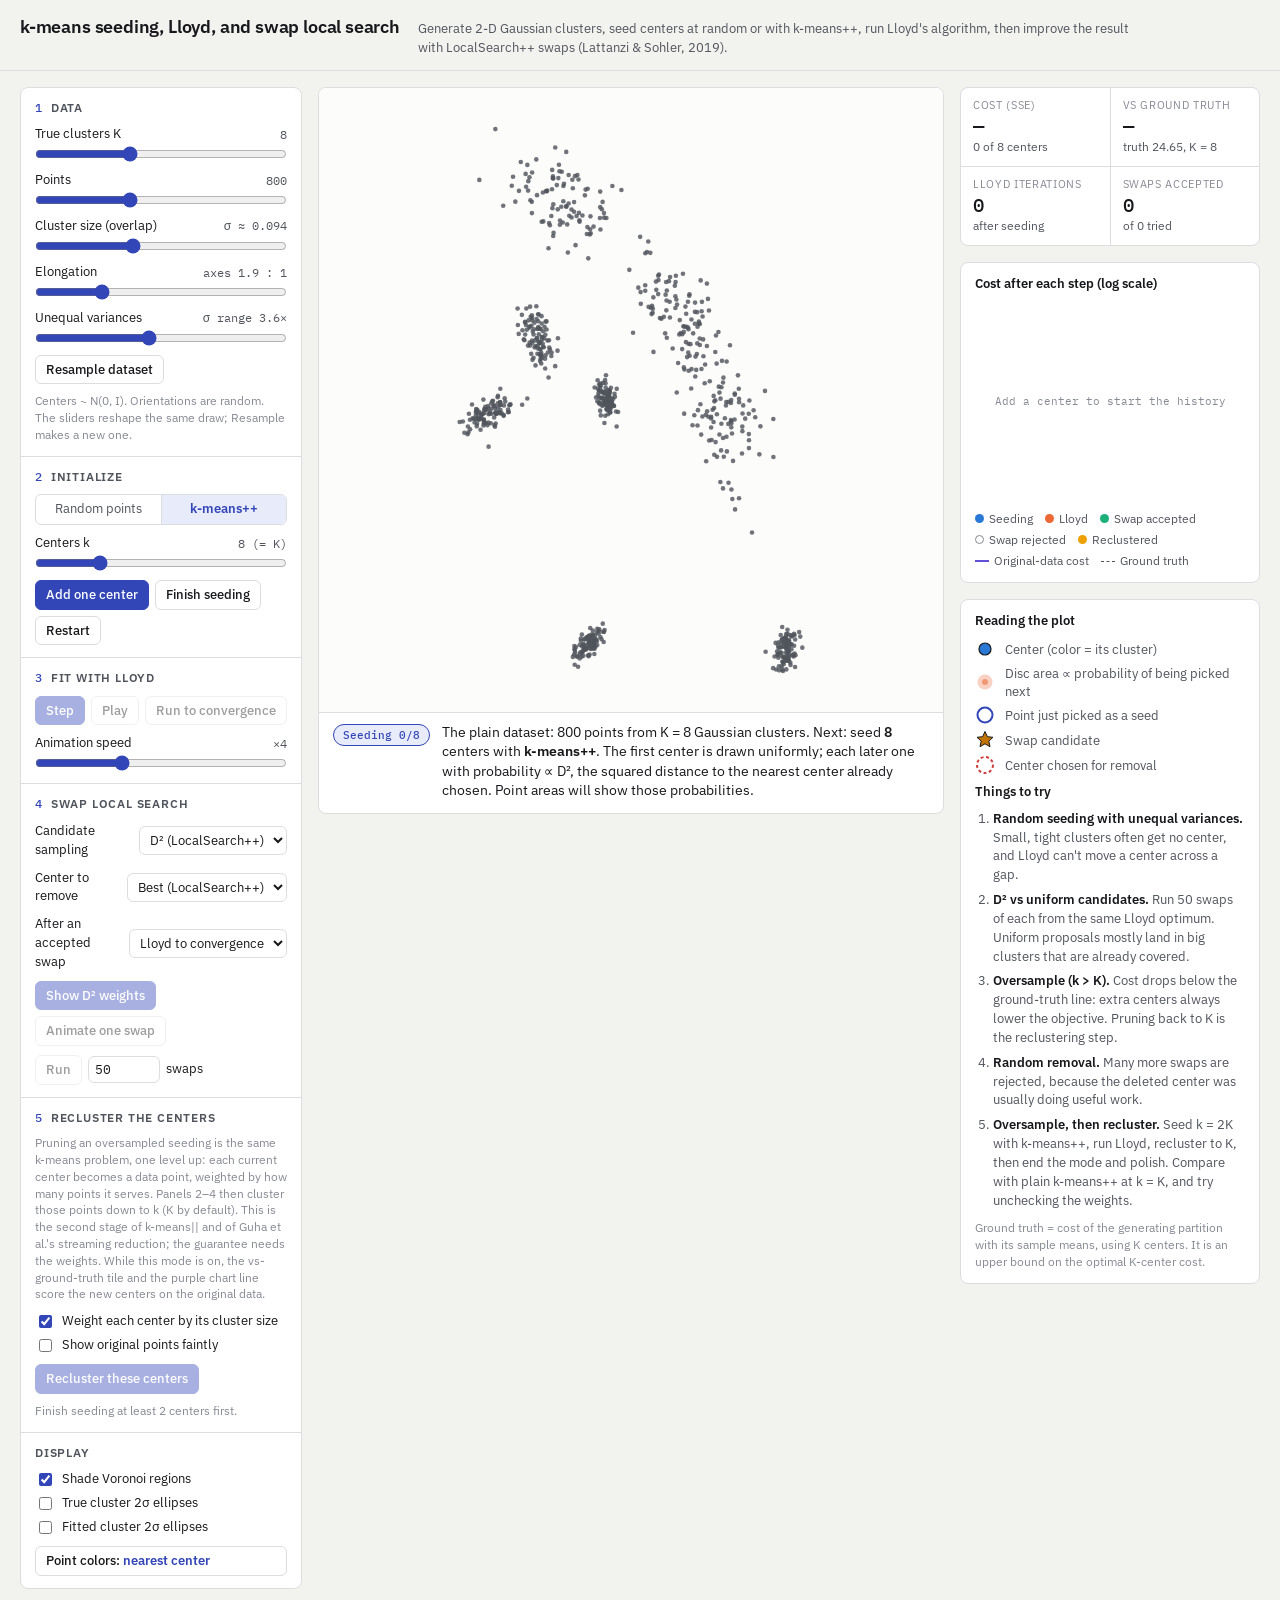
==== demos/k-means.html @ 2c658fc4 "Add Lecture 22 slides and k-means demo" ====
<!DOCTYPE html>
<html lang="en">
<head>
<meta charset="utf-8">
<meta name="viewport" content="width=device-width, initial-scale=1">
<title>k-means Seeding and Swaps</title>
<link rel="preconnect" href="https://fonts.googleapis.com">
<link rel="preconnect" href="https://fonts.gstatic.com" crossorigin>
<link href="https://fonts.googleapis.com/css2?family=IBM+Plex+Mono:wght@400;500;600&family=IBM+Plex+Sans:wght@400;500;600&display=swap" rel="stylesheet">
<style>
:root{
  /* Layout: controls rail | plot with status line | readouts rail. Two columns under 1180px, one under 760px. */
  --bg:#f2f2ef;
  --panel:#ffffff;
  --plot:#fcfcfb;
  --ink:#16181b;
  --ink-2:#50545c;
  --muted:#868a93;
  --line:#dcdde1;
  --accent:#3346b8;
  --accent-ink:#ffffff;
  --accent-soft:#e8ebfa;
  --hl:#c27400;
  --rm:#d03b3b;
  --c1:#2a78d6; --c2:#eb6834; --c3:#1baf7a; --c4:#eda100;
  --c5:#e87ba4; --c6:#008300; --c7:#6250d6; --c8:#e34948;
  --font-body:"IBM Plex Sans",system-ui,-apple-system,"Segoe UI",sans-serif;
  --font-mono:"IBM Plex Mono",ui-monospace,SFMono-Regular,Menlo,monospace;
  color-scheme:light;
}
@media (prefers-color-scheme:dark){
  :root:not([data-theme="light"]){
    --bg:#111213; --panel:#1a1b1d; --plot:#161718; --ink:#ededea; --ink-2:#b8bac0;
    --muted:#80838a; --line:#2d2f34; --accent:#8e9bff; --accent-ink:#111213; --accent-soft:#232848;
    --hl:#f2b134; --rm:#e66767;
    --c1:#3987e5; --c2:#d95926; --c3:#199e70; --c4:#c98500;
    --c5:#d55181; --c6:#0ca30c; --c7:#9085e9; --c8:#e66767;
    color-scheme:dark;
  }
}
:root[data-theme="dark"]{
  --bg:#111213; --panel:#1a1b1d; --plot:#161718; --ink:#ededea; --ink-2:#b8bac0;
  --muted:#80838a; --line:#2d2f34; --accent:#8e9bff; --accent-ink:#111213; --accent-soft:#232848;
  --hl:#f2b134; --rm:#e66767;
  --c1:#3987e5; --c2:#d95926; --c3:#199e70; --c4:#c98500;
  --c5:#d55181; --c6:#0ca30c; --c7:#9085e9; --c8:#e66767;
  color-scheme:dark;
}
*{box-sizing:border-box}
html,body{margin:0;min-height:100%}
body{background:var(--bg);color:var(--ink);font:14px/1.45 var(--font-body)}
header{display:flex;align-items:baseline;gap:6px 18px;flex-wrap:wrap;padding:14px 20px 12px;border-bottom:1px solid var(--line)}
h1{font-size:18px;margin:0;font-weight:600;letter-spacing:-0.01em;text-wrap:balance}
header p{margin:0;color:var(--ink-2);font-size:13px;max-width:90ch}
.app{display:grid;grid-template-columns:282px minmax(0,1fr) 300px;gap:16px;padding:16px 20px 28px;align-items:start}
@media (max-width:1180px){
  .app{grid-template-columns:276px minmax(0,1fr)}
  .readouts{grid-column:1 / -1;display:grid !important;grid-template-columns:repeat(auto-fit,minmax(280px,1fr))}
}
@media (max-width:760px){.app{grid-template-columns:1fr;padding:12px 16px 24px}}
.panel{background:var(--panel);border:1px solid var(--line);border-radius:8px}
.controls section{padding:12px 14px;border-bottom:1px solid var(--line);display:flex;flex-direction:column;gap:9px}
.controls section:last-child{border-bottom:0}
h2{font-size:11.5px;text-transform:uppercase;letter-spacing:.07em;margin:0;color:var(--ink-2);font-weight:600;display:flex;gap:8px;align-items:baseline}
h2 .num{font-family:var(--font-mono);color:var(--accent);font-weight:500}
.hint{font-size:12px;color:var(--muted);margin:0;line-height:1.4}
.row{display:grid;grid-template-columns:1fr auto;gap:0 8px;align-items:center}
.row label{font-size:13px}
.row output{font:12px var(--font-mono);color:var(--ink-2);font-variant-numeric:tabular-nums}
.row input[type=range]{grid-column:1 / -1;width:100%;margin:2px 0 0;accent-color:var(--accent)}
.btns{display:flex;flex-wrap:wrap;gap:6px}
button{font:500 13px var(--font-body);padding:6px 10px;border-radius:6px;border:1px solid var(--line);background:var(--panel);color:var(--ink);cursor:pointer;line-height:1.2}
button:hover:not(:disabled){border-color:var(--ink-2)}
button.primary{background:var(--accent);color:var(--accent-ink);border-color:var(--accent)}
button.primary:hover:not(:disabled){filter:brightness(1.08);border-color:var(--accent)}
button:disabled{opacity:.42;cursor:not-allowed}
:focus-visible{outline:2px solid var(--accent);outline-offset:2px}
.seg{display:flex;border:1px solid var(--line);border-radius:6px;overflow:hidden}
.seg input{position:absolute;opacity:0;pointer-events:none}
.seg label{flex:1;text-align:center;font-size:13px;padding:5px 8px;cursor:pointer;color:var(--ink-2)}
.seg label + input + label,.seg input + label ~ label{border-left:1px solid var(--line)}
.seg input:checked + label{background:var(--accent-soft);color:var(--accent);font-weight:600}
.seg input:focus-visible + label{outline:2px solid var(--accent);outline-offset:-2px}
.field{display:grid;grid-template-columns:1fr minmax(0,auto);gap:8px;align-items:center;font-size:13px}
select,input[type=number]{font:13px var(--font-body);padding:4px 6px;border:1px solid var(--line);border-radius:6px;background:var(--panel);color:var(--ink);max-width:100%}
input[type=number]{width:72px;font-family:var(--font-mono)}
.inline{display:flex;gap:6px;align-items:center;flex-wrap:wrap;font-size:13px}
.checks{display:flex;flex-direction:column;gap:5px}
.checks label{display:flex;gap:7px;align-items:center;font-size:13px}
.checks input{accent-color:var(--accent)}
.stage{overflow:hidden}
#plotWrap{position:relative;width:100%}
#plot{display:block;width:100%;background:var(--plot)}
.status{display:flex;gap:12px;align-items:flex-start;padding:10px 14px 12px;border-top:1px solid var(--line);min-height:70px}
.pill{font:500 11px var(--font-mono);padding:3px 9px;border-radius:999px;white-space:nowrap;background:var(--accent-soft);color:var(--accent);border:1px solid var(--accent);margin-top:1px}
#msg{margin:0;font-size:13.5px;max-width:78ch}
#msg b{font-weight:600}
#msg .num{font-family:var(--font-mono);font-variant-numeric:tabular-nums}
.readouts{display:flex;flex-direction:column;gap:16px}
.stats{display:grid;grid-template-columns:1fr 1fr;gap:1px;background:var(--line);overflow:hidden}
.stat{background:var(--panel);padding:10px 12px;min-width:0}
.stat .k{font-size:11px;color:var(--muted);text-transform:uppercase;letter-spacing:.06em}
.stat .v{font:500 19px/1.3 var(--font-mono);font-variant-numeric:tabular-nums}
.stat .s{font-size:12px;color:var(--ink-2)}
.chart-card{padding:12px 14px;display:flex;flex-direction:column;gap:8px}
.chart-card h3,.notes h3{margin:0;font-size:13px;font-weight:600}
#chartWrap{position:relative;width:100%}
#costChart{display:block;width:100%}
.legend{display:flex;flex-wrap:wrap;gap:4px 12px;font-size:12px;color:var(--ink-2)}
.legend span{display:inline-flex;align-items:center;gap:5px}
.legend i{display:inline-block;width:9px;height:9px;border-radius:50%}
.legend i.dash{width:14px;height:0;border-radius:0;border-top:1.5px dashed var(--ink-2)}
.legend i.line{width:14px;height:0;border-radius:0;border-top:2px solid}
.legend i.hollow{border:1.5px solid var(--muted);background:transparent}
#tip{position:absolute;pointer-events:none;background:var(--panel);border:1px solid var(--line);border-radius:6px;padding:5px 8px;font-size:12px;box-shadow:0 2px 8px rgba(0,0,0,.12);white-space:nowrap;display:none;z-index:2}
#tip .num{font-family:var(--font-mono)}
.notes{padding:12px 14px;font-size:13px;display:flex;flex-direction:column;gap:8px}
.glyphs{display:grid;grid-template-columns:22px 1fr;gap:5px 8px;align-items:center;font-size:12.5px;color:var(--ink-2)}
.notes ol{margin:0;padding-left:18px;display:flex;flex-direction:column;gap:6px;color:var(--ink-2)}
.notes ol b{color:var(--ink);font-weight:600}
#dataSec{position:relative}
#dataSec.locked > *{opacity:.38}
#dataSec.locked::after{content:attr(data-lock);position:absolute;left:12px;right:12px;top:50%;transform:translateY(-50%);padding:10px 12px;border-radius:6px;background:var(--panel);border:1.5px solid var(--accent);color:var(--ink);font-size:13px;font-weight:500;line-height:1.4;text-align:center;box-shadow:0 2px 10px rgba(0,0,0,.12);pointer-events:none}
#nestSec.active{background:var(--accent-soft)}
button.toggle{width:100%;text-align:left}
button.toggle b{font-weight:600;color:var(--accent)}
.foot{font-size:12px;color:var(--muted);margin:0}
@media (prefers-reduced-motion:reduce){*{scroll-behavior:auto}}
</style>
</head>
<body>
<header>
  <h1>k-means seeding, Lloyd, and swap local search</h1>
  <p>Generate 2-D Gaussian clusters, seed centers at random or with k-means++, run Lloyd's algorithm, then improve the result with LocalSearch++ swaps (Lattanzi &amp; Sohler, 2019).</p>
</header>

<main class="app">
  <!-- Controls -->
  <aside class="controls panel" aria-label="Controls">
    <section id="dataSec" data-lock="Locked while reclustering. To change the data, end nested mode with the button in panel 5.">
      <h2><span class="num">1</span>Data</h2>
      <div class="row"><label for="K">True clusters K</label><output id="K_o" for="K"></output>
        <input type="range" id="K" min="1" max="20" step="1" value="8"></div>
      <div class="row"><label for="N">Points</label><output id="N_o" for="N"></output>
        <input type="range" id="N" min="100" max="2000" step="50" value="800"></div>
      <div class="row"><label for="scale">Cluster size (overlap)</label><output id="scale_o" for="scale"></output>
        <input type="range" id="scale" min="0" max="100" step="1" value="38"></div>
      <div class="row"><label for="elong">Elongation</label><output id="elong_o" for="elong"></output>
        <input type="range" id="elong" min="0" max="100" step="1" value="25"></div>
      <div class="row"><label for="uneven">Unequal variances</label><output id="uneven_o" for="uneven"></output>
        <input type="range" id="uneven" min="0" max="100" step="1" value="45"></div>
      <div class="btns"><button id="resample">Resample dataset</button></div>
      <p class="hint">Centers ~ N(0, I). Orientations are random. The sliders reshape the same draw; Resample makes a new one.</p>
    </section>

    <section>
      <h2><span class="num">2</span>Initialize</h2>
      <div class="seg" role="radiogroup" aria-label="Seeding method">
        <input type="radio" name="method" id="m_random" value="random"><label for="m_random">Random points</label>
        <input type="radio" name="method" id="m_kpp" value="kpp" checked><label for="m_kpp">k-means++</label>
      </div>
      <div class="row"><label for="k">Centers k</label><output id="k_o" for="k"></output>
        <input type="range" id="k" min="1" max="30" step="1" value="8"></div>
      <div class="btns">
        <button id="seedOne" class="primary">Add one center</button>
        <button id="seedAll">Finish seeding</button>
        <button id="seedReset">Restart</button>
      </div>
    </section>

    <section>
      <h2><span class="num">3</span>Fit with Lloyd</h2>
      <div class="btns">
        <button id="lloydStep" class="primary">Step</button>
        <button id="lloydPlay">Play</button>
        <button id="lloydRun">Run to convergence</button>
      </div>
      <div class="row"><label for="speed">Animation speed</label><output id="speed_o" for="speed"></output>
        <input type="range" id="speed" min="1" max="10" step="1" value="4"></div>
    </section>

    <section>
      <h2><span class="num">4</span>Swap local search</h2>
      <div class="field"><label for="candidate">Candidate sampling</label>
        <select id="candidate"><option value="d2">D² (LocalSearch++)</option><option value="uniform">Uniform point</option></select></div>
      <div class="field"><label for="removal">Center to remove</label>
        <select id="removal"><option value="best">Best (LocalSearch++)</option><option value="random">Random</option></select></div>
      <div class="field"><label for="polish">After an accepted swap</label>
        <select id="polish"><option value="converge">Lloyd to convergence</option><option value="one">One Lloyd step</option><option value="none">Nothing (pure LS++)</option></select></div>
      <div class="btns">
        <button id="swapStage" class="primary">Show D² weights</button>
        <button id="swapOne">Animate one swap</button>
      </div>
      <div class="inline"><button id="swapRun">Run</button><input type="number" id="swapN" min="1" max="10000" value="50" aria-label="Number of swaps"><label for="swapN">swaps</label></div>
    </section>

    <section id="nestSec">
      <h2><span class="num">5</span>Recluster the centers</h2>
      <p class="hint">Pruning an oversampled seeding is the same k-means problem, one level up: each current center becomes a data point, weighted by how many points it serves. Panels 2–4 then cluster those points down to k (K by default). This is the second stage of k-means|| and of Guha et al.'s streaming reduction; the guarantee needs the weights. While this mode is on, the vs-ground-truth tile and the purple chart line score the new centers on the original data.</p>
      <div class="checks">
        <label><input type="checkbox" id="weighted" checked> Weight each center by its cluster size</label>
        <label><input type="checkbox" id="showOrig"> Show original points faintly</label>
      </div>
      <div class="btns"><button id="nestBtn" class="primary">Recluster these centers</button></div>
      <p class="hint" id="nestHint"></p>
    </section>

    <section>
      <h2>Display</h2>
      <div class="checks">
        <label><input type="checkbox" id="voronoi" checked> Shade Voronoi regions</label>
        <label><input type="checkbox" id="ellipses"> True cluster 2σ ellipses</label>
        <label><input type="checkbox" id="fitEllipses"> Fitted cluster 2σ ellipses</label>
      </div>
      <div class="btns"><button id="colorBy" class="toggle" aria-pressed="false">Point colors: <b>nearest center</b></button></div>
    </section>
  </aside>

  <!-- Plot -->
  <div class="stage panel">
    <div id="plotWrap"><canvas id="plot" aria-label="Scatter plot of the data and the current centers"></canvas></div>
    <div class="status" aria-live="polite"><span class="pill" id="phase">Seeding</span><p id="msg"></p></div>
  </div>

  <!-- Readouts -->
  <aside class="readouts" aria-label="Readouts">
    <div class="stats panel">
      <div class="stat"><div class="k" id="st_cost_k">Cost (SSE)</div><div class="v" id="st_cost">—</div><div class="s" id="st_cost_s">&nbsp;</div></div>
      <div class="stat"><div class="k">vs ground truth</div><div class="v" id="st_ratio">—</div><div class="s" id="st_ratio_s">&nbsp;</div></div>
      <div class="stat"><div class="k">Lloyd iterations</div><div class="v" id="st_lloyd">0</div><div class="s" id="st_lloyd_s">&nbsp;</div></div>
      <div class="stat"><div class="k">Swaps accepted</div><div class="v" id="st_swaps">0</div><div class="s" id="st_swaps_s">of 0 tried</div></div>
    </div>

    <div class="chart-card panel">
      <h3>Cost after each step (log scale)</h3>
      <div id="chartWrap"><canvas id="costChart" aria-label="Cost history chart"></canvas><div id="tip"></div></div>
      <div class="legend">
        <span><i style="background:var(--c1)"></i>Seeding</span>
        <span><i style="background:var(--c2)"></i>Lloyd</span>
        <span><i style="background:var(--c3)"></i>Swap accepted</span>
        <span><i class="hollow"></i>Swap rejected</span>
        <span><i style="background:var(--c4)"></i>Reclustered</span>
        <span id="lgOrig" hidden><i class="line" style="border-color:var(--c7)"></i>Original-data cost</span>
        <span><i class="dash"></i>Ground truth</span>
      </div>
    </div>

    <div class="notes panel">
      <h3>Reading the plot</h3>
      <div class="glyphs">
        <svg width="20" height="20" viewBox="0 0 20 20" aria-hidden="true"><circle cx="10" cy="10" r="8" fill="var(--plot)"/><circle cx="10" cy="10" r="6" fill="var(--c1)" stroke="var(--ink)" stroke-width="1.2"/></svg><span>Center (color = its cluster)</span>
        <svg width="20" height="20" viewBox="0 0 20 20" aria-hidden="true"><circle cx="10" cy="10" r="3" fill="var(--c2)" opacity=".55"/><circle cx="10" cy="10" r="7.5" fill="var(--c2)" opacity=".3"/></svg><span>Disc area ∝ probability of being picked next</span>
        <svg width="20" height="20" viewBox="0 0 20 20" aria-hidden="true"><circle cx="10" cy="10" r="7.5" fill="none" stroke="var(--accent)" stroke-width="2"/></svg><span>Point just picked as a seed</span>
        <svg width="20" height="20" viewBox="0 0 20 20" aria-hidden="true"><path d="M10 1.5l2.4 5.2 5.6.6-4.2 3.8 1.2 5.6-5-2.9-5 2.9 1.2-5.6L2 7.3l5.6-.6z" fill="var(--hl)" stroke="var(--ink)" stroke-width="1"/></svg><span>Swap candidate</span>
        <svg width="20" height="20" viewBox="0 0 20 20" aria-hidden="true"><circle cx="10" cy="10" r="8" fill="none" stroke="var(--rm)" stroke-width="2" stroke-dasharray="3 2.5"/></svg><span>Center chosen for removal</span>
      </div>
      <h3>Things to try</h3>
      <ol>
        <li><b>Random seeding with unequal variances.</b> Small, tight clusters often get no center, and Lloyd can't move a center across a gap.</li>
        <li><b>D² vs uniform candidates.</b> Run 50 swaps of each from the same Lloyd optimum. Uniform proposals mostly land in big clusters that are already covered.</li>
        <li><b>Oversample (k &gt; K).</b> Cost drops below the ground-truth line: extra centers always lower the objective. Pruning back to K is the reclustering step.</li>
        <li><b>Random removal.</b> Many more swaps are rejected, because the deleted center was usually doing useful work.</li>
        <li><b>Oversample, then recluster.</b> Seed k = 2K with k-means++, run Lloyd, recluster to K, then end the mode and polish. Compare with plain k-means++ at k = K, and try unchecking the weights.</li>
      </ol>
      <p class="foot">Ground truth = cost of the generating partition with its sample means, using K centers. It is an upper bound on the optimal K-center cost.</p>
    </div>
  </aside>
</main>

<script>
(() => {
'use strict';
const $ = id => document.getElementById(id);
const clamp = (v, a, b) => Math.max(a, Math.min(b, v));

/* ---------- Random numbers ---------- */
function mulberry32(a){ return function(){ a |= 0; a = a + 0x6D2B79F5 | 0; let t = Math.imul(a ^ a >>> 15, 1 | a); t = t + Math.imul(t ^ t >>> 7, 61 | t) ^ t; return ((t ^ t >>> 14) >>> 0) / 4294967296; }; }
function gaussFrom(rand){ let spare = null; return () => { if (spare !== null){ const s = spare; spare = null; return s; } let u, v, s; do { u = rand()*2-1; v = rand()*2-1; s = u*u+v*v; } while (s >= 1 || s === 0); const m = Math.sqrt(-2*Math.log(s)/s); spare = v*m; return u*m; }; }
const newSeed = () => (Math.floor(Math.random()*4294967296) ^ (Date.now() & 0xffffffff)) >>> 0;
let algoRand = mulberry32(newSeed());

/* ---------- Parameters ---------- */
const P = { K:8, N:800, scaleV:38, elongV:25, unevenV:45, method:'kpp', kOffset:0, kOffsetN:0,
  candidate:'d2', removal:'best', polish:'converge', speed:4, voronoi:true, ellipses:false, fitEllipses:false,
  colorBy:'assign', weighted:true, showOrig:false };
const scaleOf = v => 0.03 * Math.pow(20, v/100);          // cluster std, 0.03 .. 0.6
const kOf = () => D.isNested ? clamp(P.K + P.kOffsetN, 1, D.N) : clamp(P.K + P.kOffset, 1, 30);

/* ---------- Data ---------- */
// D is the active problem. Douter is the generated dataset; in nested mode D holds the outer centers as weighted points.
const Douter = { lat:null, X:null, w:null, N:0, label:null, clusters:[], truthCost:NaN, sigRatio:1, aspect:1, bx0:-1, bx1:1, by0:-1, by1:1, isNested:false };
let D = Douter, Mouter = null;
let dataSeed = newSeed();

function genLatent(){
  const r = mulberry32(dataSeed), g = gaussFrom(r);
  const K = P.K, N = P.N, mu = [], th = [], u = [];
  for (let k = 0; k < K; k++){ mu.push([g(), g()]); th.push(r()*Math.PI); u.push(r()*2-1); }
  const label = new Int32Array(N), z1 = new Float64Array(N), z2 = new Float64Array(N);
  for (let i = 0; i < N; i++){ label[i] = i % K; z1[i] = g(); z2[i] = g(); }
  D.lat = { K, N, mu, th, u, label, z1, z2 };
}

function realize(){
  const L = D.lat, K = L.K, N = L.N;
  const s0 = scaleOf(P.scaleV);
  const A = Math.exp((P.elongV/100) * Math.log(12)), sa = Math.sqrt(A);
  const sig = L.u.map(u => s0 * Math.exp((P.unevenV/100) * Math.log(6) * u));
  D.aspect = A; D.sigRatio = Math.max(...sig) / Math.min(...sig);
  D.clusters = L.mu.map((m, k) => ({ mx:m[0], my:m[1], th:L.th[k], s1:sig[k]*sa, s2:sig[k]/sa }));
  const X = new Float64Array(2*N);
  let x0 = Infinity, x1 = -Infinity, y0 = Infinity, y1 = -Infinity;
  for (let i = 0; i < N; i++){
    const c = D.clusters[L.label[i]];
    const a = L.z1[i]*c.s1, b = L.z2[i]*c.s2, cs = Math.cos(c.th), sn = Math.sin(c.th);
    const x = c.mx + cs*a - sn*b, y = c.my + sn*a + cs*b;
    X[2*i] = x; X[2*i+1] = y;
    if (x < x0) x0 = x; if (x > x1) x1 = x; if (y < y0) y0 = y; if (y > y1) y1 = y;
  }
  const span = Math.max(x1-x0, y1-y0, 0.5), pad = 0.05*span;
  D.bx0 = x0-pad; D.bx1 = x1+pad; D.by0 = y0-pad; D.by1 = y1+pad;
  D.X = X; D.N = N; D.label = L.label; D.w = new Float64Array(N).fill(1); D.wsum = N;
  const sx = new Float64Array(K), sy = new Float64Array(K), n = new Float64Array(K);
  for (let i = 0; i < N; i++){ const k = L.label[i]; sx[k] += X[2*i]; sy[k] += X[2*i+1]; n[k]++; }
  let cost = 0;
  for (let i = 0; i < N; i++){ const k = L.label[i]; const dx = X[2*i]-sx[k]/n[k], dy = X[2*i+1]-sy[k]/n[k]; cost += dx*dx+dy*dy; }
  D.truthCost = cost;
}

/* ---------- Model state ---------- */
let M = null;
function resetModel(){
  const N = D.N;
  M = { C:[], k:kOf(), method:P.method, assign:new Int32Array(N).fill(-1),
    d1:new Float64Array(N).fill(Infinity), d2:new Float64Array(N).fill(Infinity), cost:Infinity, origCost:Infinity,
    phase:'seeding', probs:null, chosen:new Uint8Array(N), lastPick:-1,
    lloydIters:0, converged:false, swapsTried:0, swapsAccepted:0, history:[], swap:null, trails:null, msg:'' };
  M.probs = seedProbs();
  const nest = D.isNested
    ? `Nested mode: the ${D.N} points are the previous centers${P.weighted ? ', each with area ∝ its weight (points it served)' : ', all weighted equally'}. `
    : `The plain dataset: ${D.N} points from K = ${P.K} Gaussian clusters. `;
  setMsg(nest + (M.method === 'kpp'
    ? `Next: seed <b>${M.k}</b> centers with <b>k-means++</b>. The first center is drawn ${D.isNested && P.weighted ? '∝ weight' : 'uniformly'}; each later one with probability ∝ ${D.isNested && P.weighted ? 'weight × ' : ''}D², the squared distance to the nearest center already chosen. Point areas will show those probabilities.`
    : `Next: seed <b>${M.k}</b> centers at <b>random points</b>${D.isNested && P.weighted ? ' (drawn ∝ weight)' : ''}. Big clusters tend to collect extra centers, and small ones can get none.`));
}

function origCostOf(C){
  const X = Douter.X, N = Douter.N, k = C.length; if (!k) return Infinity;
  let s = 0;
  for (let i = 0; i < N; i++){ const x = X[2*i], y = X[2*i+1]; let b = Infinity; for (let j = 0; j < k; j++){ const dx = x-C[j][0], dy = y-C[j][1], d = dx*dx+dy*dy; if (d < b) b = d; } s += b; }
  return s;
}

function assignAll(){
  const C = M.C, k = C.length, X = D.X, N = D.N, w = D.w;
  let cost = 0;
  for (let i = 0; i < N; i++){
    const x = X[2*i], y = X[2*i+1];
    let b1 = Infinity, b2 = Infinity, j1 = -1;
    for (let j = 0; j < k; j++){
      const dx = x - C[j][0], dy = y - C[j][1], d = dx*dx + dy*dy;
      if (d < b1){ b2 = b1; b1 = d; j1 = j; } else if (d < b2) b2 = d;
    }
    M.assign[i] = j1; M.d1[i] = b1; M.d2[i] = b2; cost += w[i]*b1;
  }
  M.cost = k ? cost : Infinity;
  M.origCost = D.isNested ? origCostOf(C) : M.cost;
}

function pushHist(kind, label){ M.history.push({ kind, cost:M.cost, orig:M.origCost, label }); }
const ratioHTML = () => `<span class="num">${(M.origCost / Douter.truthCost).toFixed(2)}×</span> ground truth${D.isNested ? ' on the original data' : ''}`;

function sampleIdx(p){
  let tot = 0; for (let i = 0; i < p.length; i++) tot += p[i];
  let r = algoRand() * tot;
  for (let i = 0; i < p.length; i++){ r -= p[i]; if (r < 0) return i; }
  for (let i = p.length-1; i >= 0; i--) if (p[i] > 0) return i;
  return p.length-1;
}

/* ---------- Seeding ---------- */
function seedProbs(){
  const N = D.N, w = D.w, p = new Float64Array(N);
  if (M.method === 'random' || M.C.length === 0){
    let s = 0; for (let i = 0; i < N; i++) if (!M.chosen[i]) s += w[i];
    for (let i = 0; i < N; i++) p[i] = M.chosen[i] || !(s > 0) ? 0 : w[i]/s;
    return p;
  }
  let s = 0; for (let i = 0; i < N; i++) s += w[i]*M.d1[i];
  if (!(s > 0)){ p.fill(1/N); return p; }
  for (let i = 0; i < N; i++) p[i] = w[i]*M.d1[i] / s;
  return p;
}

function seedStep(){
  if (M.phase !== 'seeding') return;
  const i = sampleIdx(M.probs);
  M.C.push([D.X[2*i], D.X[2*i+1]]); M.chosen[i] = 1; M.lastPick = i;
  assignAll();
  pushHist('seed', `Seed ${M.C.length}`);
  if (M.C.length >= M.k){
    M.phase = 'ready'; M.probs = null;
    let extra = '';
    if (D.isNested) extra = ` End nested mode in panel 5 to carry these centers back to the original data.`;
    else if (M.k > P.K) extra = ` With k &gt; K the cost can fall below the ground-truth line, because extra centers always lower the objective. Panel 5 can recluster them down to K.`;
    else if (M.k < P.K) extra = ` With k &lt; K some true clusters must share a center.`;
    setMsg(`Seeding done: <b>${M.k}</b> centers, cost <span class="num">${fmt(M.cost)}</span> (${ratioHTML()}). Next, run Lloyd's algorithm.${extra}`);
  } else {
    M.probs = seedProbs();
    setMsg(M.method === 'kpp'
      ? `Center <b>${M.C.length}</b> of ${M.k} placed (ringed). Points near existing centers shrink because they are now unlikely picks. Big discs are far from every center.`
      : `Center <b>${M.C.length}</b> of ${M.k} placed (ringed). The next pick is again uniform over the remaining points, regardless of where centers already are.`);
  }
}

/* ---------- Lloyd ---------- */
function lloydCore(){
  const k = M.C.length, X = D.X, N = D.N, w = D.w;
  const sx = new Float64Array(k), sy = new Float64Array(k), n = new Float64Array(k);
  for (let i = 0; i < N; i++){ const j = M.assign[i]; sx[j] += w[i]*X[2*i]; sy[j] += w[i]*X[2*i+1]; n[j] += w[i]; }
  let empty = 0;
  for (let j = 0; j < k; j++){ if (n[j] > 0) M.C[j] = [sx[j]/n[j], sy[j]/n[j]]; else empty++; }
  const prev = M.assign.slice();
  assignAll();
  let changed = 0; for (let i = 0; i < N; i++) if (prev[i] !== M.assign[i]) changed++;
  M.lloydIters++;
  M.converged = changed === 0;
  return { changed, empty };
}

function lloydStep(){
  if (M.phase !== 'ready' || M.converged) return null;
  M.swap = null; M.lastPick = -1;
  const before = M.C.map(c => c.slice());
  const r = lloydCore();
  M.trails = before.map((o, j) => [o, M.C[j].slice()]);
  pushHist('lloyd', `Lloyd iteration ${M.lloydIters}`);
  if (M.converged){
    setMsg(`Converged after <b>${M.lloydIters}</b> iterations: no point changed cluster, so this is a fixed point of Lloyd's algorithm. Cost <span class="num">${fmt(M.cost)}</span> (${ratioHTML()}). Swaps can move away from it.`);
  } else {
    setMsg(`Iteration <b>${M.lloydIters}</b>: each center moved to the mean of its points (trails show the move), then points were reassigned to their nearest center. <span class="num">${r.changed}</span> points changed cluster${r.empty ? `; ${r.empty} empty cluster(s) kept their center` : ''}. Cost <span class="num">${fmt(M.cost)}</span>.`);
  }
  return r;
}

/* ---------- Swaps ---------- */
function swapProbs(){
  const N = D.N, w = D.w, p = new Float64Array(N);
  if (P.candidate === 'uniform'){ for (let i = 0; i < N; i++) p[i] = w[i]/D.wsum; return p; }
  let s = 0; for (let i = 0; i < N; i++) s += w[i]*M.d1[i];
  if (!(s > 0)){ p.fill(1/N); return p; }
  for (let i = 0; i < N; i++) p[i] = w[i]*M.d1[i] / s;
  return p;
}

// Cost of (C minus center j) plus candidate, for every j, in O(N) given nearest/second-nearest distances.
function removalCosts(ci){
  const X = D.X, N = D.N, w = D.w, k = M.C.length, cx = X[2*ci], cy = X[2*ci+1];
  const extra = new Float64Array(k); let base = 0;
  for (let i = 0; i < N; i++){
    const dx = X[2*i]-cx, dy = X[2*i+1]-cy, dp = dx*dx+dy*dy;
    const m1 = Math.min(M.d1[i], dp); base += w[i]*m1;
    extra[M.assign[i]] += w[i]*(Math.min(M.d2[i], dp) - m1);
  }
  return Array.from(extra, e => base + e);
}
const argmin = a => { let b = 0; for (let i = 1; i < a.length; i++) if (a[i] < a[b]) b = i; return b; };

function polish(withTrails){
  if (P.polish === 'none') return 0;
  const before = M.C.map(c => c.slice()); let it = 0;
  if (P.polish === 'one'){ lloydCore(); it = 1; }
  else { M.converged = false; while (!M.converged && it < 300){ lloydCore(); it++; } }
  if (withTrails) M.trails = before.map((o, j) => [o, M.C[j].slice()]);
  pushHist('lloyd', `Lloyd polish (${it} iteration${it === 1 ? '' : 's'})`);
  return it;
}

const isTerminal = S => !!S && ((S.stage === 4 && (!S.accept || !S.willPolish)) || S.stage === 5);

function swapStage(){
  if (M.phase !== 'ready') return;
  let S = M.swap;
  if (!S || isTerminal(S)){
    M.trails = null; M.lastPick = -1;
    M.swap = S = { stage:1, probs:swapProbs() };
    setMsg(P.candidate === 'd2'
      ? `Swap step 1 of 4. Each point's area is proportional to its <b>D² weight</b>: squared distance to its nearest center, normalized. Big discs mark points the current centers serve badly; these are the likely proposals.`
      : `Swap step 1 of 4. <b>Uniform</b> candidates: every point is equally likely, as in naive split heuristics. Proposals mostly land where the data is dense, whether or not it is already covered.`);
    return;
  }
  if (S.stage === 1){
    S.cand = sampleIdx(S.probs); S.stage = 2;
    const share = S.probs[S.cand] * D.N;
    setMsg(`Step 2: sampled the candidate (star). Its weight is <span class="num">${share.toFixed(2)}×</span> the average point's. The candidate will be added as a new center if the swap is accepted.`);
    return;
  }
  if (S.stage === 2){
    S.costs = removalCosts(S.cand); S.best = argmin(S.costs);
    S.j = P.removal === 'best' ? S.best : Math.floor(algoRand() * M.C.length);
    S.oldCost = M.cost; S.newCost = S.costs[S.j]; S.stage = 3;
    const pct = (S.newCost/S.oldCost - 1) * 100;
    setMsg(`Step 3: for each center, the labels show how the cost would change if that center were removed and the candidate added. ${P.removal === 'best'
      ? `LocalSearch++ removes the one with the lowest resulting cost (red ring): <span class="num">${fmtPct(pct)}</span>.`
      : `With random removal, the ringed center was picked at random: <span class="num">${fmtPct(pct)}</span>. The best choice would give <span class="num">${fmtPct((S.costs[S.best]/S.oldCost-1)*100)}</span>.`}`);
    return;
  }
  if (S.stage === 3){
    S.accept = S.newCost < S.oldCost * (1 - 1e-12);
    S.willPolish = S.accept && P.polish !== 'none';
    M.swapsTried++;
    if (S.accept){
      S.oldPos = M.C[S.j].slice();
      M.C[S.j] = [D.X[2*S.cand], D.X[2*S.cand+1]];
      assignAll(); M.converged = false; M.swapsAccepted++;
      pushHist('swap-accept', 'Swap accepted');
      setMsg(`Step 4: <b>accepted</b>. Cost <span class="num">${fmt(S.oldCost)} → ${fmt(M.cost)}</span> (${fmtPct((M.cost/S.oldCost-1)*100)}). The removed center's points went to their next-nearest center or the candidate.${S.willPolish ? ' Next: polish with Lloyd.' : ''}`);
    } else {
      pushHist('swap-reject', 'Swap rejected');
      setMsg(`Step 4: <b>rejected</b>. This swap would raise the cost to <span class="num">${fmt(S.newCost)}</span> (${fmtPct((S.newCost/S.oldCost-1)*100)}), so the centers stay as they are.`);
    }
    S.stage = 4;
    return;
  }
  if (S.stage === 4 && S.willPolish){
    const before = M.cost, it = polish(true);
    S.stage = 5;
    setMsg(`Polished with <b>${it}</b> Lloyd iteration${it === 1 ? '' : 's'}: cost <span class="num">${fmt(before)} → ${fmt(M.cost)}</span> (${ratioHTML()}). Lloyd never raises the cost, so polishing keeps the swap guarantees.`);
  }
}

function fastSwap(){
  const p = swapProbs(), c = sampleIdx(p), costs = removalCosts(c);
  const j = P.removal === 'best' ? argmin(costs) : Math.floor(algoRand() * M.C.length);
  M.swapsTried++;
  if (costs[j] < M.cost * (1 - 1e-12)){
    M.C[j] = [D.X[2*c], D.X[2*c+1]]; assignAll(); M.converged = false; M.swapsAccepted++;
    pushHist('swap-accept', 'Swap accepted');
    polish(false);
    return true;
  }
  pushHist('swap-reject', 'Swap rejected');
  return false;
}

/* ---------- Formatting ---------- */
function fmt(v){ if (!isFinite(v)) return '—'; const a = Math.abs(v); if (a >= 1000) return v.toFixed(0); if (a >= 100) return v.toFixed(1); if (a >= 10) return v.toFixed(2); return v.toPrecision(3); }
function fmtPct(p){ const s = Math.abs(p) < 0.05 ? '±0.0' : (p > 0 ? '+' : '−') + Math.abs(p).toFixed(Math.abs(p) >= 10 ? 0 : 1); return s + '%'; }
function fmtTick(v){ if (v >= 1e4) return (v/1000).toFixed(0)+'k'; if (v >= 1000) return (v/1000).toFixed(1).replace(/\.0$/,'')+'k'; if (v >= 1) return String(+v.toPrecision(3)); return String(+v.toPrecision(2)); }
function setMsg(html){ M.msg = html; }

/* ---------- Theme ---------- */
let T = {}, COL = [], COLRGB = [], isDark = false;
const css = n => getComputedStyle(document.documentElement).getPropertyValue(n).trim();
function hexToRgb(h){ h = h.replace('#',''); if (h.length === 3) h = h.split('').map(c => c+c).join(''); const n = parseInt(h, 16); return { r:(n>>16)&255, g:(n>>8)&255, b:n&255 }; }
function hslToHex(h, s, l){ s/=100; l/=100; const k = n => (n + h/30) % 12, a = s*Math.min(l, 1-l); const f = n => l - a*Math.max(-1, Math.min(k(n)-3, Math.min(9-k(n), 1))); const to = x => Math.round(x*255).toString(16).padStart(2,'0'); return '#'+to(f(0))+to(f(8))+to(f(4)); }
function readTheme(){
  T = { bg:css('--plot'), panel:css('--panel'), ink:css('--ink'), ink2:css('--ink-2'), muted:css('--muted'), line:css('--line'), accent:css('--accent'), hl:css('--hl'), rm:css('--rm') };
  const bg = hexToRgb(T.bg); isDark = (0.299*bg.r + 0.587*bg.g + 0.114*bg.b) < 128;
  COL = [];
  for (let j = 0; j < 30; j++) COL.push(j < 8 ? css('--c'+(j+1)) : hslToHex((j*137.508 + 25) % 360, 58, isDark ? 62 : 44));
  COLRGB = COL.map(hexToRgb);
  vorKey = '';
}

/* ---------- Plot drawing ---------- */
const plot = $('plot'), pctx = plot.getContext('2d');
let PW = 600, PH = 600, dpr = 1;
const vorCanvas = document.createElement('canvas'); let vorKey = '';

function sizePlot(){
  const w = $('plotWrap').clientWidth;
  const h = Math.round(Math.min(w, Math.max(340, window.innerHeight - 190)));
  const nd = window.devicePixelRatio || 1;
  if (w === PW && h === PH && nd === dpr && plot.width) return;
  PW = w; PH = h; dpr = nd;
  plot.width = Math.round(w*dpr); plot.height = Math.round(h*dpr); plot.style.height = h + 'px';
  vorKey = ''; draw();
}

function view(){
  const pad = 14, xr = D.bx1-D.bx0, yr = D.by1-D.by0;
  const s = Math.min((PW-2*pad)/xr, (PH-2*pad)/yr), ox = (PW - s*xr)/2, oy = (PH - s*yr)/2;
  return { s, sx:x => ox + (x-D.bx0)*s, sy:y => PH - oy - (y-D.by0)*s, ix:px => D.bx0 + (px-ox)/s, iy:py => D.by0 + (PH-oy-py)/s };
}

function rr(ctx, x, y, w, h, r){ ctx.beginPath(); ctx.moveTo(x+r, y); ctx.arcTo(x+w, y, x+w, y+h, r); ctx.arcTo(x+w, y+h, x, y+h, r); ctx.arcTo(x, y+h, x, y, r); ctx.arcTo(x, y, x+w, y, r); ctx.closePath(); }
function star(ctx, x, y, R, r){ ctx.beginPath(); for (let i = 0; i < 10; i++){ const a = -Math.PI/2 + i*Math.PI/5, d = i % 2 ? r : R; ctx.lineTo(x + d*Math.cos(a), y + d*Math.sin(a)); } ctx.closePath(); }
function tag(ctx, text, x, y, color, bold){
  ctx.font = (bold ? '600 ' : '500 ') + '11px "IBM Plex Mono", ui-monospace, monospace';
  const w = ctx.measureText(text).width + 10, h = 17;
  let lx = x + 12, ly = y - h - 6;
  if (lx + w > PW - 4) lx = x - 12 - w;
  ly = clamp(ly, 3, PH - h - 3);
  ctx.globalAlpha = 0.94; ctx.fillStyle = T.panel; rr(ctx, lx, ly, w, h, 4); ctx.fill();
  ctx.globalAlpha = 1; ctx.strokeStyle = color; ctx.lineWidth = bold ? 1.5 : 1; ctx.stroke();
  ctx.fillStyle = color; ctx.textBaseline = 'middle'; ctx.fillText(text, lx + 5, ly + h/2 + 0.5);
}
function arrow(ctx, x0, y0, x1, y1){
  const dx = x1-x0, dy = y1-y0, L = Math.hypot(dx, dy); if (L < 22) return;
  const ux = dx/L, uy = dy/L, sx = x0 + ux*9, sy = y0 + uy*9, tx = x1 - ux*10, ty = y1 - uy*10;
  ctx.beginPath(); ctx.moveTo(sx, sy); ctx.lineTo(tx - ux*6, ty - uy*6); ctx.stroke();
  ctx.beginPath(); ctx.moveTo(tx, ty); ctx.lineTo(tx - ux*8 + uy*4.5, ty - uy*8 - ux*4.5); ctx.lineTo(tx - ux*8 - uy*4.5, ty - uy*8 + ux*4.5); ctx.closePath(); ctx.fill();
}

function drawVoronoi(ctx, V){
  const step = 3, gw = Math.ceil(PW/step), gh = Math.ceil(PH/step), C = M.C, k = C.length;
  const key = C.map(c => c[0].toFixed(5)+','+c[1].toFixed(5)).join(';') + '|' + gw + 'x' + gh + '|' + T.bg + COL[0] + '|' + D.bx0.toFixed(5) + D.by0.toFixed(5);
  if (key !== vorKey){
    vorCanvas.width = gw; vorCanvas.height = gh;
    const vctx = vorCanvas.getContext('2d'), img = vctx.createImageData(gw, gh), data = img.data;
    const bg = hexToRgb(T.bg), a = isDark ? 0.17 : 0.12;
    for (let gy = 0; gy < gh; gy++){
      const y = V.iy((gy + 0.5)*step);
      for (let gx = 0; gx < gw; gx++){
        const x = V.ix((gx + 0.5)*step);
        let best = 0, bd = Infinity;
        for (let j = 0; j < k; j++){ const dx = x-C[j][0], dy = y-C[j][1], d = dx*dx+dy*dy; if (d < bd){ bd = d; best = j; } }
        const c = COLRGB[best], o = 4*(gy*gw + gx);
        data[o] = bg.r*(1-a) + c.r*a; data[o+1] = bg.g*(1-a) + c.g*a; data[o+2] = bg.b*(1-a) + c.b*a; data[o+3] = 255;
      }
    }
    vctx.putImageData(img, 0, 0); vorKey = key;
  }
  ctx.imageSmoothingEnabled = true;
  ctx.drawImage(vorCanvas, 0, 0, gw*step, gh*step);
}

/* True-cluster colors: matched to the learned centers by maximum-overlap assignment (Hungarian algorithm). */
let trueMap = null, offKey = null;
const truthShown = () => P.colorBy === 'truth' || P.ellipses;
const centersKey = () => (D.isNested ? 'n:' : 'o:') + M.C.map(c => c[0].toFixed(6) + ',' + c[1].toFixed(6)).join(';');
const trueColor = L => COL[(trueMap && L < trueMap.length ? trueMap[L] : L) % COL.length];

// Max-weight perfect matching on an n×n matrix (O(n³); n ≤ 30 here). Returns row → column.
function hungarianMax(W, n){
  const INF = 1e300, u = new Float64Array(n+1), v = new Float64Array(n+1), p = new Int32Array(n+1), way = new Int32Array(n+1);
  for (let i = 1; i <= n; i++){
    p[0] = i; let j0 = 0;
    const minv = new Float64Array(n+1).fill(INF), used = new Uint8Array(n+1);
    do {
      used[j0] = 1; const i0 = p[j0]; let delta = INF, j1 = 0;
      for (let j = 1; j <= n; j++) if (!used[j]){
        const cur = -W[i0-1][j-1] - u[i0] - v[j];
        if (cur < minv[j]){ minv[j] = cur; way[j] = j0; }
        if (minv[j] < delta){ delta = minv[j]; j1 = j; }
      }
      for (let j = 0; j <= n; j++){ if (used[j]){ u[p[j]] += delta; v[j] -= delta; } else minv[j] -= delta; }
      j0 = j1;
    } while (p[j0] !== 0);
    do { const j1 = way[j0]; p[j0] = p[j1]; j0 = j1; } while (j0);
  }
  const match = new Int32Array(n); for (let j = 1; j <= n; j++) if (p[j]) match[p[j]-1] = j-1;
  return match;
}
function computeTrueMap(){
  const K = P.K, k = M.C.length;
  trueMap = new Int32Array(K);
  if (!k){ for (let L = 0; L < K; L++) trueMap[L] = L; return; }
  const n = Math.max(K, k), W = Array.from({ length:n }, () => new Float64Array(n));
  for (let i = 0; i < D.N; i++){ const j = M.assign[i]; if (j >= 0) W[D.label[i]][j] += D.w[i]; }
  const match = hungarianMax(W, n);
  let next = k;                                  // true clusters left unmatched get colors no center uses
  for (let L = 0; L < K; L++){ const j = match[L]; trueMap[L] = j < k ? j : next++; }
}
// Recolor only when a true-cluster display is switched on, and only if it's the first time
// or the centers have changed since a true-cluster display was last switched off.
function setTruthDisplay(change){
  const before = truthShown(); change(); const after = truthShown();
  if (!before && after){ if (!trueMap || centersKey() !== offKey) computeTrueMap(); }
  else if (before && !after) offKey = centersKey();
}

function pointColor(i){
  if (P.colorBy === 'truth') return trueColor(D.label[i]);
  const j = M.assign[i]; return j >= 0 ? COL[j] : T.ink2;
}

function draw(){
  if (!M) return;
  const ctx = pctx; ctx.setTransform(dpr, 0, 0, dpr, 0, 0);
  ctx.globalAlpha = 1; ctx.fillStyle = T.bg; ctx.fillRect(0, 0, PW, PH);
  const V = view(), X = D.X, N = D.N, C = M.C, S = M.swap;
  if (P.voronoi && C.length) drawVoronoi(ctx, V);

  if (P.ellipses){
    ctx.save(); ctx.setLineDash([5, 3]); ctx.lineWidth = 1.5; ctx.globalAlpha = 0.9;
    for (let L = 0; L < D.clusters.length; L++){
      const c = D.clusters[L]; ctx.strokeStyle = trueColor(L);
      ctx.beginPath(); ctx.ellipse(V.sx(c.mx), V.sy(c.my), Math.max(1, 2*c.s1*V.s), Math.max(1, 2*c.s2*V.s), -c.th, 0, 2*Math.PI); ctx.stroke();
      ctx.beginPath(); const x = V.sx(c.mx), y = V.sy(c.my); ctx.moveTo(x-4, y); ctx.lineTo(x+4, y); ctx.moveTo(x, y-4); ctx.lineTo(x, y+4); ctx.setLineDash([]); ctx.stroke(); ctx.setLineDash([4, 3]);
    }
    ctx.restore();
  }

  if (D.isNested && P.showOrig){
    const OX = Douter.X; ctx.fillStyle = T.muted; ctx.globalAlpha = 0.35;
    for (let i = 0; i < Douter.N; i++){ ctx.beginPath(); ctx.arc(V.sx(OX[2*i]), V.sy(OX[2*i+1]), 1.3, 0, 2*Math.PI); ctx.fill(); }
    ctx.globalAlpha = 1;
  }

  // Probabilities are shown only once there is something to compare against (not for the very first, uniform pick).
  const probs = (M.phase === 'seeding' && C.length) ? M.probs : (S && S.stage <= 2 ? S.probs : null);
  const R0 = D.isNested ? 7 : N <= 400 ? 2.7 : N <= 1000 ? 2.3 : 1.9;
  const meanW = D.wsum / N;
  if (probs){
    ctx.fillStyle = T.muted; ctx.globalAlpha = 0.5;
    for (let i = 0; i < N; i++){ ctx.beginPath(); ctx.arc(V.sx(X[2*i]), V.sy(X[2*i+1]), D.isNested ? 2 : 1.1, 0, 2*Math.PI); ctx.fill(); }
    const order = []; for (let i = 0; i < N; i++) if (probs[i] > 0) order.push(i);
    order.sort((a, b) => probs[b] - probs[a]);
    ctx.lineWidth = 0.8;
    for (const i of order){
      const r = Math.min(30, R0 * Math.sqrt(probs[i] * N));
      if (r < 0.35) continue;
      const col = pointColor(i), x = V.sx(X[2*i]), y = V.sy(X[2*i+1]);
      ctx.beginPath(); ctx.arc(x, y, r, 0, 2*Math.PI);
      ctx.globalAlpha = 0.42; ctx.fillStyle = col; ctx.fill();
      ctx.globalAlpha = 0.9; ctx.strokeStyle = col; ctx.stroke();
    }
    ctx.globalAlpha = 1;
  } else if (D.isNested){
    // Weighted points: area ∝ weight.
    const order = Array.from({ length:N }, (_, i) => i).sort((a, b) => D.w[b] - D.w[a]);
    ctx.lineWidth = 1;
    for (const i of order){
      const r = clamp(R0 * Math.sqrt(D.w[i] / meanW), 2, 24), col = pointColor(i);
      ctx.beginPath(); ctx.arc(V.sx(X[2*i]), V.sy(X[2*i+1]), r, 0, 2*Math.PI);
      ctx.globalAlpha = 0.55; ctx.fillStyle = col; ctx.fill();
      ctx.globalAlpha = 1; ctx.strokeStyle = col; ctx.stroke();
    }
  } else {
    ctx.globalAlpha = 0.82;
    for (let i = 0; i < N; i++){ ctx.fillStyle = pointColor(i); ctx.beginPath(); ctx.arc(V.sx(X[2*i]), V.sy(X[2*i+1]), R0, 0, 2*Math.PI); ctx.fill(); }
    ctx.globalAlpha = 1;
  }

  if (P.fitEllipses && C.length){
    // Weighted second moment of each cluster about its center; 2σ ellipse from its eigen-decomposition.
    const k = C.length, sxx = new Float64Array(k), syy = new Float64Array(k), sxy = new Float64Array(k), n = new Float64Array(k), cnt = new Float64Array(k);
    for (let i = 0; i < N; i++){
      const j = M.assign[i]; if (j < 0) continue;
      const dx = X[2*i] - C[j][0], dy = X[2*i+1] - C[j][1], wi = D.w[i];
      sxx[j] += wi*dx*dx; syy[j] += wi*dy*dy; sxy[j] += wi*dx*dy; n[j] += wi; cnt[j]++;
    }
    ctx.save(); ctx.lineWidth = 1.8;
    for (let j = 0; j < k; j++){
      if (cnt[j] < 2 || !(n[j] > 0)) continue;
      const a = sxx[j]/n[j], d = syy[j]/n[j], b = sxy[j]/n[j];
      const m = (a+d)/2, q = Math.sqrt(((a-d)/2)**2 + b*b), l1 = m + q, l2 = Math.max(0, m - q);
      const th = 0.5 * Math.atan2(2*b, a - d);
      ctx.beginPath();
      ctx.ellipse(V.sx(C[j][0]), V.sy(C[j][1]), Math.max(1, 2*Math.sqrt(l1)*V.s), Math.max(1, 2*Math.sqrt(l2)*V.s), -th, 0, 2*Math.PI);
      ctx.globalAlpha = 0.9; ctx.strokeStyle = T.bg; ctx.lineWidth = 3.4; ctx.stroke();
      ctx.strokeStyle = COL[j]; ctx.lineWidth = 1.8; ctx.stroke();
    }
    ctx.restore();
  }

  if (M.trails && (!S || S.stage >= 5)){
    ctx.strokeStyle = T.ink; ctx.lineWidth = 1.4; ctx.globalAlpha = 0.75;
    for (const [o, n] of M.trails){
      const x0 = V.sx(o[0]), y0 = V.sy(o[1]), x1 = V.sx(n[0]), y1 = V.sy(n[1]);
      if (Math.hypot(x1-x0, y1-y0) < 1) continue;
      ctx.beginPath(); ctx.moveTo(x0, y0); ctx.lineTo(x1, y1); ctx.stroke();
      ctx.beginPath(); ctx.arc(x0, y0, 2.6, 0, 2*Math.PI); ctx.stroke();
    }
    ctx.globalAlpha = 1;
  }

  if (S && S.stage >= 4 && S.accept && S.oldPos){
    const ox = V.sx(S.oldPos[0]), oy = V.sy(S.oldPos[1]), nx = V.sx(D.X[2*S.cand]), ny = V.sy(D.X[2*S.cand+1]);
    ctx.save(); ctx.strokeStyle = T.rm; ctx.lineWidth = 1.6; ctx.setLineDash([3, 2.5]);
    ctx.beginPath(); ctx.arc(ox, oy, 7, 0, 2*Math.PI); ctx.stroke(); ctx.setLineDash([]);
    ctx.beginPath(); ctx.moveTo(ox-4, oy-4); ctx.lineTo(ox+4, oy+4); ctx.moveTo(ox+4, oy-4); ctx.lineTo(ox-4, oy+4); ctx.stroke();
    if (S.stage === 4){ ctx.strokeStyle = T.ink; ctx.fillStyle = T.ink; ctx.lineWidth = 1.5; ctx.globalAlpha = 0.85; arrow(ctx, ox, oy, nx, ny); }
    ctx.restore();
  }

  for (let j = 0; j < C.length; j++){
    const x = V.sx(C[j][0]), y = V.sy(C[j][1]);
    ctx.beginPath(); ctx.arc(x, y, 8.6, 0, 2*Math.PI); ctx.fillStyle = T.bg; ctx.fill();
    ctx.beginPath(); ctx.arc(x, y, 6.6, 0, 2*Math.PI); ctx.fillStyle = COL[j]; ctx.fill();
    ctx.lineWidth = 1.3; ctx.strokeStyle = T.ink; ctx.stroke();
  }

  if (M.lastPick >= 0 && !S){
    const x = V.sx(X[2*M.lastPick]), y = V.sy(X[2*M.lastPick+1]);
    ctx.beginPath(); ctx.arc(x, y, 13, 0, 2*Math.PI); ctx.strokeStyle = T.accent; ctx.lineWidth = 2.2; ctx.stroke();
  }

  if (S && S.stage >= 2){
    const cx = V.sx(X[2*S.cand]), cy = V.sy(X[2*S.cand+1]);
    if (S.stage === 3){
      const k = C.length, show = new Set([S.j, S.best]);
      if (k <= 12) for (let j = 0; j < k; j++) show.add(j);
      for (const j of show){
        const x = V.sx(C[j][0]), y = V.sy(C[j][1]);
        const pct = (S.costs[j]/S.oldCost - 1)*100;
        tag(ctx, fmtPct(pct), x, y, j === S.j ? T.rm : T.ink2, j === S.j || j === S.best);
      }
      const x = V.sx(C[S.j][0]), y = V.sy(C[S.j][1]);
      ctx.save(); ctx.strokeStyle = T.rm; ctx.lineWidth = 2.2; ctx.setLineDash([4, 3]);
      ctx.beginPath(); ctx.arc(x, y, 13, 0, 2*Math.PI); ctx.stroke(); ctx.restore();
    }
    if (S.stage <= 3 || (S.stage === 4 && !S.accept)){
      star(ctx, cx, cy, 11, 4.8);
      ctx.fillStyle = (S.stage === 4) ? T.muted : T.hl; ctx.fill();
      ctx.lineWidth = 1.3; ctx.strokeStyle = T.ink; ctx.stroke();
      if (S.stage === 4) tag(ctx, 'rejected', cx, cy, T.ink2, false);
    } else if (S.stage === 4 && S.accept){
      star(ctx, cx, cy, 5, 2.2); ctx.fillStyle = T.hl; ctx.fill();
      tag(ctx, 'swapped in', V.sx(C[S.j][0]), V.sy(C[S.j][1]), T.ink, true);
    }
  }

  if (D.isNested){
    const txt = `Nested mode · ${N} former centers as ${P.weighted ? 'weighted ' : ''}points`;
    ctx.font = '600 12px "IBM Plex Sans", system-ui, sans-serif';
    const w = ctx.measureText(txt).width + 16;
    ctx.globalAlpha = 0.94; ctx.fillStyle = T.panel; rr(ctx, 10, 10, w, 24, 5); ctx.fill(); ctx.globalAlpha = 1;
    ctx.strokeStyle = T.accent; ctx.lineWidth = 1.2; ctx.stroke();
    ctx.fillStyle = T.accent; ctx.textBaseline = 'middle'; ctx.fillText(txt, 18, 22.5);
  }
}

/* ---------- Cost chart ---------- */
const cc = $('costChart'), cctx = cc.getContext('2d');
let CW = 280, CH = 200, hoverIdx = -1;
const CPAD = { l:46, r:12, t:12, b:24 };
function sizeChart(){
  const w = $('chartWrap').clientWidth; if (!w) return;
  CW = w; CH = 200;
  cc.width = Math.round(CW*dpr); cc.height = Math.round(CH*dpr); cc.style.height = CH + 'px';
  drawChart();
}
function chartScale(){
  const H = M.history, vals = [];
  for (const h of H){ if (isFinite(h.cost) && h.cost > 0) vals.push(h.cost); if (D.isNested && isFinite(h.orig) && h.orig > 0) vals.push(h.orig); }
  if (isFinite(D.truthCost)) vals.push(D.truthCost);
  let lo = Math.min(...vals), hi = Math.max(...vals);
  let a = Math.log10(lo), b = Math.log10(hi);
  if (b - a < 0.25){ const m = (a+b)/2; a = m - 0.125; b = m + 0.125; }
  const pa = (b-a)*0.06; a -= pa; b += pa;
  const w = CW - CPAD.l - CPAD.r, h = CH - CPAD.t - CPAD.b, n = H.length;
  return { a, b, n, x:i => CPAD.l + (n <= 1 ? w/2 : i/(n-1)*w), y:v => CPAD.t + (b - Math.log10(v))/(b-a)*h, w, h };
}
function drawChart(){
  if (!M) return;
  const ctx = cctx; ctx.setTransform(dpr, 0, 0, dpr, 0, 0);
  ctx.clearRect(0, 0, CW, CH);
  const H = M.history;
  ctx.font = '10.5px "IBM Plex Mono", ui-monospace, monospace';
  if (!H.length){
    ctx.fillStyle = T.muted; ctx.textBaseline = 'middle'; ctx.textAlign = 'center';
    ctx.fillText('Add a center to start the history', CW/2, CH/2); ctx.textAlign = 'left'; return;
  }
  const s = chartScale();
  // ticks
  const span = s.b - s.a, mult = span > 2 ? [1] : span > 0.8 ? [1, 2, 5] : [1, 1.5, 2, 3, 5, 7];
  const ticks = [];
  for (let d = Math.floor(s.a) - 1; d <= Math.ceil(s.b); d++) for (const m of mult){ const v = m*Math.pow(10, d), L = Math.log10(v); if (L >= s.a && L <= s.b) ticks.push(v); }
  let tk = ticks; if (tk.length > 6){ const st = Math.ceil(tk.length/6); tk = tk.filter((_, i) => i % st === 0); }
  ctx.strokeStyle = T.line; ctx.lineWidth = 1; ctx.fillStyle = T.muted; ctx.textAlign = 'right'; ctx.textBaseline = 'middle';
  for (const v of tk){ const y = Math.round(s.y(v)) + 0.5; ctx.beginPath(); ctx.moveTo(CPAD.l, y); ctx.lineTo(CW - CPAD.r, y); ctx.stroke(); ctx.fillText(fmtTick(v), CPAD.l - 6, y); }
  // x labels
  ctx.textAlign = 'left'; ctx.textBaseline = 'top'; ctx.fillText('step 1', CPAD.l, CH - CPAD.b + 7);
  ctx.textAlign = 'right'; ctx.fillText(String(H.length), CW - CPAD.r, CH - CPAD.b + 7);
  // truth
  if (isFinite(D.truthCost)){
    const y = s.y(D.truthCost);
    ctx.save(); ctx.setLineDash([4, 3]); ctx.strokeStyle = T.ink2; ctx.lineWidth = 1.3;
    ctx.beginPath(); ctx.moveTo(CPAD.l, y); ctx.lineTo(CW - CPAD.r, y); ctx.stroke(); ctx.restore();
    ctx.fillStyle = T.ink2; ctx.textAlign = 'left'; ctx.textBaseline = 'bottom'; ctx.fillText('truth', CPAD.l + 4, y - 2);
  }
  // original-data cost (nested mode only)
  if (D.isNested){
    ctx.strokeStyle = COL[6]; ctx.lineWidth = 1.6; ctx.lineJoin = 'round'; ctx.beginPath(); let st = false;
    for (let i = 0; i < H.length; i++){ const v = H[i].orig; if (!isFinite(v) || v <= 0) continue; const x = s.x(i), y = s.y(v); if (!st){ ctx.moveTo(x, y); st = true; } else ctx.lineTo(x, y); }
    ctx.stroke();
  }
  // line
  ctx.strokeStyle = T.ink2; ctx.lineWidth = 1.6; ctx.lineJoin = 'round'; ctx.beginPath();
  let started = false;
  for (let i = 0; i < H.length; i++){ const v = H[i].cost; if (!isFinite(v) || v <= 0) continue; const x = s.x(i), y = s.y(v); if (!started){ ctx.moveTo(x, y); started = true; } else ctx.lineTo(x, y); }
  ctx.stroke();
  // markers
  const dense = H.length > 300;
  const colorOf = k => k === 'seed' ? COL[0] : k === 'lloyd' ? COL[1] : k === 'recluster' ? COL[3] : COL[2];
  for (let i = 0; i < H.length; i++){
    const h = H[i]; if (!isFinite(h.cost) || h.cost <= 0) continue;
    if (dense && h.kind !== 'swap-accept' && h.kind !== 'recluster') continue;
    const x = s.x(i), y = s.y(h.cost);
    if (h.kind === 'swap-reject'){ ctx.beginPath(); ctx.arc(x, y, 2.6, 0, 2*Math.PI); ctx.strokeStyle = T.muted; ctx.lineWidth = 1.2; ctx.stroke(); continue; }
    const r = h.kind === 'swap-accept' ? 4.2 : h.kind === 'recluster' ? 5 : 3.4;
    ctx.beginPath(); ctx.arc(x, y, r + 1.4, 0, 2*Math.PI); ctx.fillStyle = T.panel; ctx.fill();
    ctx.beginPath(); ctx.arc(x, y, r, 0, 2*Math.PI); ctx.fillStyle = colorOf(h.kind); ctx.fill();
  }
  // hover
  if (hoverIdx >= 0 && hoverIdx < H.length && isFinite(H[hoverIdx].cost)){
    const x = s.x(hoverIdx), y = s.y(H[hoverIdx].cost);
    ctx.strokeStyle = T.ink2; ctx.lineWidth = 1; ctx.beginPath(); ctx.moveTo(x, CPAD.t); ctx.lineTo(x, CH - CPAD.b); ctx.stroke();
    ctx.beginPath(); ctx.arc(x, y, 5.5, 0, 2*Math.PI); ctx.strokeStyle = T.ink; ctx.lineWidth = 1.6; ctx.stroke();
  }
}
cc.addEventListener('mousemove', e => {
  const H = M.history; if (!H.length) return;
  const rect = cc.getBoundingClientRect(), mx = e.clientX - rect.left, s = chartScale();
  const i = H.length <= 1 ? 0 : clamp(Math.round((mx - CPAD.l)/s.w*(H.length-1)), 0, H.length-1);
  if (!isFinite(H[i].cost)){ hoverIdx = -1; $('tip').style.display = 'none'; drawChart(); return; }
  hoverIdx = i; drawChart();
  const tip = $('tip');
  tip.innerHTML = `<b>Step ${i+1}</b> · ${H[i].label}<br>cost <span class="num">${fmt(H[i].cost)}</span> · <span class="num">${(H[i].orig/D.truthCost).toFixed(2)}×</span> truth${D.isNested ? `<br>on original data <span class="num">${fmt(H[i].orig)}</span>` : ''}`;
  tip.style.display = 'block';
  const tw = tip.offsetWidth, x = s.x(i);
  tip.style.left = clamp(x - tw/2, 0, CW - tw) + 'px';
  tip.style.top = Math.max(0, s.y(H[i].cost) - 52) + 'px';
});
cc.addEventListener('mouseleave', () => { hoverIdx = -1; $('tip').style.display = 'none'; drawChart(); });

/* ---------- Jobs (animations) ---------- */
let job = null;
function stopJob(){ if (job){ job.cancel(); job = null; } }

function playLloyd(){
  if (job && job.type === 'play'){ stopJob(); render(); return; }
  stopJob();
  const j = { type:'play', t:0, cancel(){ clearTimeout(this.t); } }; job = j;
  const tick = () => {
    if (job !== j) return;
    if (M.converged || M.phase !== 'ready'){ job = null; render(); return; }
    lloydStep(); render();
    j.t = setTimeout(tick, 1000 / (P.speed * 1.5));
  };
  tick();
}

function animateSwap(){
  if (job && job.type === 'swap1'){ stopJob(); render(); return; }
  stopJob();
  const j = { type:'swap1', t:0, cancel(){ clearTimeout(this.t); } }; job = j;
  if (isTerminal(M.swap)) M.swap = null;
  const tick = () => {
    if (job !== j) return;
    swapStage(); render();
    if (!M.swap || isTerminal(M.swap)){ job = null; render(); return; }
    j.t = setTimeout(tick, 2600 / P.speed);
  };
  tick();
}

function runSwaps(){
  if (job && job.type === 'batch'){ stopJob(); render(); return; }
  stopJob();
  const n = clamp(parseInt($('swapN').value, 10) || 1, 1, 10000);
  $('swapN').value = n;
  M.swap = null; M.trails = null; M.lastPick = -1;
  const startCost = M.cost, acc0 = M.swapsAccepted; let done = 0;
  const j = { type:'batch', raf:0, cancel(){ cancelAnimationFrame(this.raf); } }; job = j;
  const report = (fin) => setMsg(`${fin ? 'Ran' : 'Running'} <b>${done}</b>${fin ? '' : ` of ${n}`} swaps (${P.candidate === 'd2' ? 'D²' : 'uniform'} candidates, ${P.removal} removal): <b>${M.swapsAccepted - acc0}</b> accepted. Cost <span class="num">${fmt(startCost)} → ${fmt(M.cost)}</span> (${ratioHTML()}).`);
  const frame = () => {
    if (job !== j) return;
    const t0 = performance.now();
    while (done < n && performance.now() - t0 < 14){ fastSwap(); done++; }
    if (done >= n){ job = null; report(true); render(); return; }
    report(false); render();
    j.raf = requestAnimationFrame(frame);
  };
  frame();
}

/* ---------- Nested mode: recluster the centers ---------- */
function buildNested(){
  const O = Douter, Mo = Mouter, k = Mo.C.length;
  const cnt = new Float64Array(k), votes = Array.from({ length:k }, () => new Map());
  for (let i = 0; i < O.N; i++){ const j = Mo.assign[i]; if (j < 0) continue; cnt[j]++; const L = O.label[i]; votes[j].set(L, (votes[j].get(L) || 0) + 1); }
  const idx = []; for (let j = 0; j < k; j++) if (cnt[j] > 0) idx.push(j);
  const n = idx.length, X = new Float64Array(2*n), w = new Float64Array(n), label = new Int32Array(n);
  idx.forEach((j, t) => {
    X[2*t] = Mo.C[j][0]; X[2*t+1] = Mo.C[j][1]; w[t] = P.weighted ? cnt[j] : 1;
    let best = 0, bc = -1; for (const [L, c] of votes[j]) if (c > bc){ bc = c; best = L; } label[t] = best;
  });
  let wsum = 0; for (let t = 0; t < n; t++) wsum += w[t];
  return { X, w, wsum, N:n, label, clusters:O.clusters, truthCost:O.truthCost, aspect:O.aspect, sigRatio:O.sigRatio,
    bx0:O.bx0, bx1:O.bx1, by0:O.by0, by1:O.by1, isNested:true };
}
function syncKSlider(){ const s = $('k'); s.max = D.isNested ? Math.min(30, D.N) : 30; s.value = kOf(); }
function enterNested(){
  if (D.isNested || M.phase !== 'ready' || M.C.length < 2) return;
  stopJob(); M.swap = null; M.trails = null; M.lastPick = -1;
  Mouter = M; P.kOffsetN = 0; D = buildNested();
  syncKSlider(); resetModel(); render();
}
function exitNested(){
  if (!D.isNested) return;
  stopJob();
  const Mn = M, keep = Mn.phase === 'ready';
  D = Douter; M = Mouter; Mouter = null;
  const before = M.cost, kBefore = M.C.length;
  if (keep){
    M.C = Mn.C.map(c => c.slice()); M.k = M.C.length; P.kOffset = M.k - P.K;
    M.swap = null; M.trails = null; M.lastPick = -1; M.converged = false; M.phase = 'ready';
    assignAll(); pushHist('recluster', `Reclustered ${kBefore} → ${M.k} centers`);
    setMsg(`Back on the original data with <b>${M.k}</b> reclustered centers (from ${kBefore}). Cost <span class="num">${fmt(before)} → ${fmt(M.cost)}</span> (${ratioHTML()}). Fewer centers always cost more than the oversampled set; the comparison that matters is against the ground-truth line. Lloyd and swaps now polish on the full data.`);
  } else {
    setMsg(`Left nested mode before seeding finished, so the original ${kBefore} centers are unchanged.`);
  }
  syncKSlider(); render();
}

/* ---------- UI ---------- */
function updateUI(){
  $('K_o').textContent = P.K;
  $('N_o').textContent = P.N;
  $('scale_o').textContent = 'σ ≈ ' + scaleOf(P.scaleV).toFixed(3);
  $('elong_o').textContent = 'axes ' + Douter.aspect.toFixed(1) + ' : 1';
  $('uneven_o').textContent = 'σ range ' + Douter.sigRatio.toFixed(1) + '×';
  const nested = D.isNested;
  $('dataSec').classList.toggle('locked', nested);
  $('dataSec').querySelectorAll('input,button').forEach(el => { el.disabled = nested; });
  const k = kOf(), off = k - P.K;
  $('k_o').textContent = k + (off === 0 ? ' (= K)' : off > 0 ? ` (K + ${off})` : ` (K − ${-off})`);
  $('speed_o').textContent = '×' + P.speed;

  const seeding = M.phase === 'seeding', ready = M.phase === 'ready';
  const busy = job && job.type === 'batch';
  $('seedOne').disabled = !seeding || !!job;
  $('seedAll').disabled = !seeding || !!job;
  $('lloydStep').disabled = !ready || M.converged || !!job;
  $('lloydPlay').disabled = !ready || ((M.converged) && !(job && job.type === 'play')) || (job && job.type !== 'play');
  $('lloydPlay').textContent = job && job.type === 'play' ? 'Pause' : 'Play';
  $('lloydRun').disabled = !ready || M.converged || !!job;
  $('swapStage').disabled = !ready || !!job;
  $('swapOne').disabled = !ready || (job && job.type !== 'swap1');
  $('swapOne').textContent = job && job.type === 'swap1' ? 'Stop' : 'Animate one swap';
  $('swapRun').disabled = !ready || (job && job.type !== 'batch');
  $('swapRun').textContent = busy ? 'Stop' : 'Run';
  const S = M.swap;
  let next = P.candidate === 'd2' ? 'Show D² weights' : 'Show weights';
  if (S && !isTerminal(S)) next = S.stage === 1 ? 'Sample candidate' : S.stage === 2 ? 'Score removals' : S.stage === 3 ? 'Accept or reject' : 'Polish with Lloyd';
  else if (S && isTerminal(S)) next = 'Next swap: weights';
  $('swapStage').textContent = next;

  const nb = $('nestBtn');
  if (nested){
    nb.textContent = ready ? 'End and use these centers' : 'End reclustering (no change)';
    nb.disabled = !!busy;
    $('nestHint').textContent = ready
      ? `Ending carries these ${M.C.length} centers back to the original data.`
      : `Ending before seeding finishes keeps the original centers.`;
  } else {
    nb.textContent = 'Recluster these centers';
    const ok = ready && M.C.length >= 2;
    nb.disabled = !ok || !!job;
    $('nestHint').textContent = ok ? `The ${M.C.length} current centers become a ${P.weighted ? 'weighted ' : ''}dataset; panels 2–4 then cluster them.` : 'Finish seeding at least 2 centers first.';
  }
  $('nestSec').classList.toggle('active', nested);
  $('colorBy').innerHTML = `Point colors: <b>${P.colorBy === 'truth' ? 'true cluster' : 'nearest center'}</b>`;
  $('colorBy').setAttribute('aria-pressed', P.colorBy === 'truth' ? 'true' : 'false');
  $('lgOrig').hidden = !nested;

  let ph;
  if (busy) ph = 'Swapping…';
  else if (seeding) ph = `Seeding ${M.C.length}/${M.k}`;
  else if (S) ph = S.stage <= 4 ? `Swap · step ${S.stage}/4` : 'Swap · polish';
  else if (M.converged) ph = 'Converged';
  else if (M.lloydIters > 0) ph = `Lloyd · ${M.lloydIters}`;
  else ph = 'Seeded';
  $('phase').textContent = (nested ? 'Nested · ' : '') + ph;
  $('msg').innerHTML = M.msg;

  const has = isFinite(M.cost);
  $('st_cost_k').textContent = nested ? 'Cost on centers' : 'Cost (SSE)';
  $('st_cost').textContent = has ? fmt(M.cost) : '—';
  $('st_cost_s').textContent = `${M.C.length} of ${M.k} centers` + (nested && P.weighted ? ', weighted' : '');
  $('st_ratio').textContent = has ? (M.origCost / Douter.truthCost).toFixed(2) + '×' : '—';
  $('st_ratio_s').textContent = nested ? `original data ${has ? fmt(M.origCost) : '—'}` : `truth ${fmt(Douter.truthCost)}, K = ${P.K}`;
  $('st_lloyd').textContent = M.lloydIters;
  $('st_lloyd_s').textContent = M.converged ? 'converged' : ready ? 'not converged' : 'after seeding';
  $('st_swaps').textContent = M.swapsAccepted;
  $('st_swaps_s').textContent = `of ${M.swapsTried} tried`;
}
function render(){ draw(); drawChart(); updateUI(); }

function newData(regen){ stopJob(); if (regen) genLatent(); realize(); resetModel(); trueMap = null; offKey = null; if (truthShown()) computeTrueMap(); render(); }
function bindRange(id, key, fn){ $(id).addEventListener('input', e => { P[key] = +e.target.value; fn(); }); }
bindRange('K', 'K', () => { $('k').value = kOf(); newData(true); });
bindRange('N', 'N', () => newData(true));
bindRange('scale', 'scaleV', () => newData(false));
bindRange('elong', 'elongV', () => newData(false));
bindRange('uneven', 'unevenV', () => newData(false));
$('resample').addEventListener('click', () => { dataSeed = newSeed(); newData(true); });
$('k').addEventListener('input', e => { if (D.isNested) P.kOffsetN = +e.target.value - P.K; else P.kOffset = +e.target.value - P.K; stopJob(); resetModel(); render(); });
document.querySelectorAll('input[name=method]').forEach(r => r.addEventListener('change', e => { P.method = e.target.value; stopJob(); resetModel(); render(); }));
$('seedOne').addEventListener('click', () => { seedStep(); render(); });
$('seedAll').addEventListener('click', () => { while (M.phase === 'seeding') seedStep(); render(); });
$('seedReset').addEventListener('click', () => { stopJob(); resetModel(); render(); });
$('lloydStep').addEventListener('click', () => { lloydStep(); render(); });
$('lloydPlay').addEventListener('click', playLloyd);
$('lloydRun').addEventListener('click', () => {
  let n = 0; while (M.phase === 'ready' && !M.converged && n < 1000){ lloydStep(); n++; }
  render();
});
$('speed').addEventListener('input', e => { P.speed = +e.target.value; updateUI(); });
$('candidate').addEventListener('change', e => { P.candidate = e.target.value; if (M.swap && M.swap.stage <= 2) M.swap = null; render(); });
$('removal').addEventListener('change', e => { P.removal = e.target.value; if (M.swap && M.swap.stage <= 3) M.swap = null; render(); });
$('polish').addEventListener('change', e => { P.polish = e.target.value; render(); });
$('swapStage').addEventListener('click', () => { swapStage(); render(); });
$('swapOne').addEventListener('click', animateSwap);
$('swapRun').addEventListener('click', runSwaps);
$('swapN').addEventListener('keydown', e => { if (e.key === 'Enter') runSwaps(); });
$('voronoi').addEventListener('change', e => { P.voronoi = e.target.checked; draw(); });
$('ellipses').addEventListener('change', e => { setTruthDisplay(() => { P.ellipses = e.target.checked; }); draw(); });
$('colorBy').addEventListener('click', () => { setTruthDisplay(() => { P.colorBy = P.colorBy === 'truth' ? 'assign' : 'truth'; }); draw(); updateUI(); });
$('fitEllipses').addEventListener('change', e => { P.fitEllipses = e.target.checked; draw(); });
$('nestBtn').addEventListener('click', () => { if (D.isNested) exitNested(); else enterNested(); });
$('weighted').addEventListener('change', e => { P.weighted = e.target.checked; if (D.isNested){ stopJob(); D = buildNested(); syncKSlider(); resetModel(); } render(); });
$('showOrig').addEventListener('change', e => { P.showOrig = e.target.checked; draw(); });

const ro = new ResizeObserver(() => { sizePlot(); sizeChart(); });
ro.observe($('plotWrap')); ro.observe($('chartWrap'));
window.addEventListener('resize', () => sizePlot());
const retheme = () => { readTheme(); render(); };
new MutationObserver(retheme).observe(document.documentElement, { attributes:true, attributeFilter:['data-theme', 'class', 'style'] });
if (window.matchMedia) window.matchMedia('(prefers-color-scheme: dark)').addEventListener('change', retheme);
if (document.fonts && document.fonts.ready) document.fonts.ready.then(() => render());

/* ---------- Start: the plain dataset, no centers yet ---------- */
readTheme();
genLatent(); realize(); resetModel();
sizePlot(); sizeChart(); render();
})();
</script>
</body>
</html>
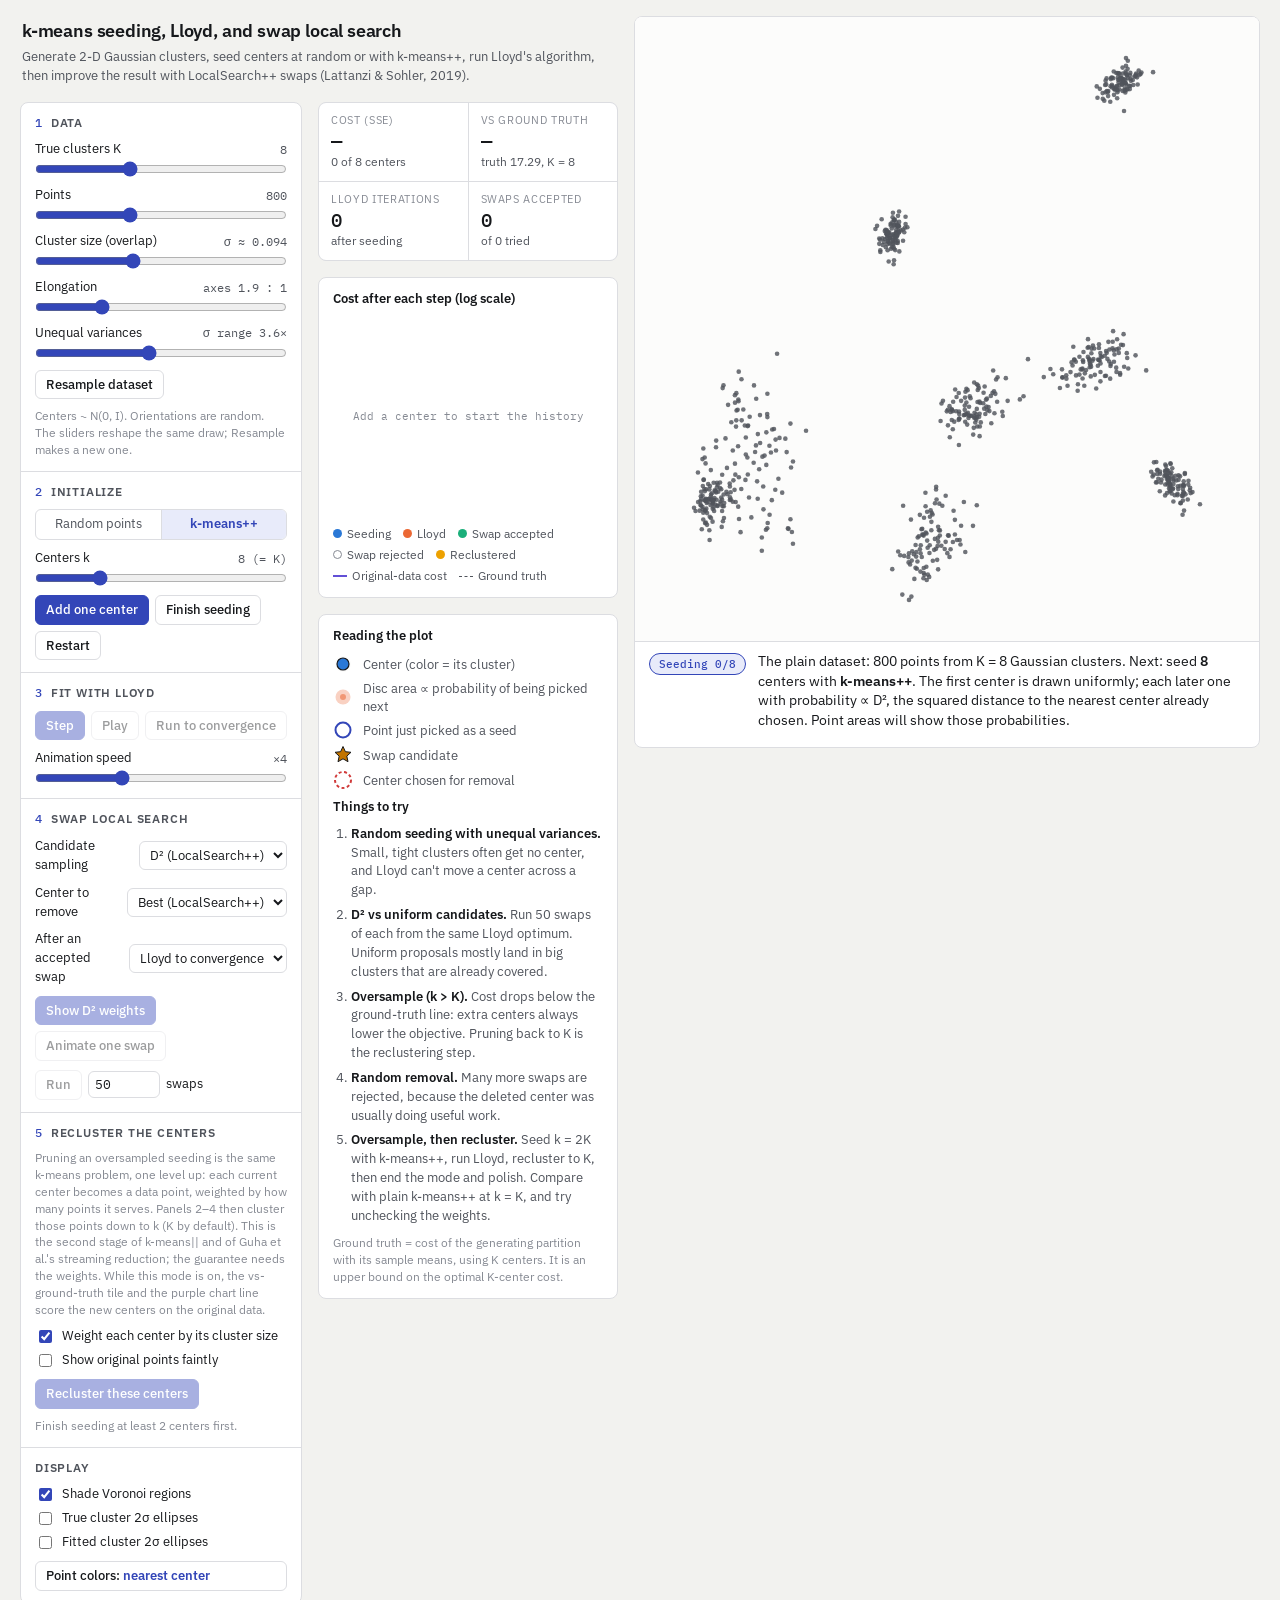
==== commit cc90f0fb: "Add Lecture 23 slides and update k-means demo" ====
--- a/demos/k-means.html
+++ b/demos/k-means.html
@@ -9,7 +9,7 @@
 <link href="https://fonts.googleapis.com/css2?family=IBM+Plex+Mono:wght@400;500;600&family=IBM+Plex+Sans:wght@400;500;600&display=swap" rel="stylesheet">
 <style>
 :root{
-  /* Layout: controls rail | plot with status line | readouts rail. Two columns under 1180px, one under 760px. */
+  /* Layout: sticky plot panel on the right (wide) or pinned at the top (under 900px); controls and readouts scroll. */
   --bg:#f2f2ef;
   --panel:#ffffff;
   --plot:#fcfcfb;
@@ -49,15 +49,31 @@
 *{box-sizing:border-box}
 html,body{margin:0;min-height:100%}
 body{background:var(--bg);color:var(--ink);font:14px/1.45 var(--font-body)}
-header{display:flex;align-items:baseline;gap:6px 18px;flex-wrap:wrap;padding:14px 20px 12px;border-bottom:1px solid var(--line)}
+/* Layout: the plot panel is sticky. Wide: right column, scrolling controls + readouts on the left.
+   Narrow: pinned to the top (about 58% of the viewport), controls scroll beneath it. */
+.intro{display:flex;flex-direction:column;gap:4px;padding:2px 2px 0}
 h1{font-size:18px;margin:0;font-weight:600;letter-spacing:-0.01em;text-wrap:balance}
-header p{margin:0;color:var(--ink-2);font-size:13px;max-width:90ch}
-.app{display:grid;grid-template-columns:282px minmax(0,1fr) 300px;gap:16px;padding:16px 20px 28px;align-items:start}
-@media (max-width:1180px){
-  .app{grid-template-columns:276px minmax(0,1fr)}
-  .readouts{grid-column:1 / -1;display:grid !important;grid-template-columns:repeat(auto-fit,minmax(280px,1fr))}
-}
-@media (max-width:760px){.app{grid-template-columns:1fr;padding:12px 16px 24px}}
+.intro p{margin:0;color:var(--ink-2);font-size:13px;max-width:90ch}
+.app{display:grid;gap:16px;padding:16px 20px 28px;align-items:start;
+  grid-template-columns:282px 300px minmax(0,1fr);
+  grid-template-rows:auto 1fr;
+  grid-template-areas:"head head stage" "controls readouts stage"}
+.intro{grid-area:head}
+.controls{grid-area:controls}
+.readouts{grid-area:readouts}
+.stage{grid-area:stage;position:sticky;top:16px;align-self:start;z-index:5}
+@media (max-width:1279px){
+  .app{grid-template-columns:300px minmax(0,1fr);grid-template-rows:auto auto 1fr;
+    grid-template-areas:"head stage" "controls stage" "readouts stage"}
+}
+@media (max-width:899px){
+  /* Flex, not grid: a sticky grid item only sticks within its own grid area. */
+  .app{display:flex;flex-wrap:wrap;align-items:flex-start;padding:12px 16px 24px}
+  .intro{order:0;flex:1 1 100%}
+  .stage{order:1;flex:1 1 100%;top:0;border-radius:0 0 8px 8px;box-shadow:0 6px 16px rgba(0,0,0,.14)}
+  .controls{order:2;flex:1 1 280px}
+  .readouts{order:3;flex:1 1 280px}
+}
 .panel{background:var(--panel);border:1px solid var(--line);border-radius:8px}
 .controls section{padding:12px 14px;border-bottom:1px solid var(--line);display:flex;flex-direction:column;gap:9px}
 .controls section:last-child{border-bottom:0}
@@ -91,7 +107,8 @@
 .stage{overflow:hidden}
 #plotWrap{position:relative;width:100%}
 #plot{display:block;width:100%;background:var(--plot)}
-.status{display:flex;gap:12px;align-items:flex-start;padding:10px 14px 12px;border-top:1px solid var(--line);min-height:70px}
+.status{display:flex;gap:12px;align-items:flex-start;padding:10px 14px 12px;border-top:1px solid var(--line);height:106px;overflow-y:auto}
+@media (max-width:899px){.status{height:90px;padding:8px 12px}#msg{font-size:13px}}
 .pill{font:500 11px var(--font-mono);padding:3px 9px;border-radius:999px;white-space:nowrap;background:var(--accent-soft);color:var(--accent);border:1px solid var(--accent);margin-top:1px}
 #msg{margin:0;font-size:13.5px;max-width:78ch}
 #msg b{font-weight:600}
@@ -129,12 +146,12 @@
 </style>
 </head>
 <body>
-<header>
+<main class="app">
+  <div class="intro">
   <h1>k-means seeding, Lloyd, and swap local search</h1>
   <p>Generate 2-D Gaussian clusters, seed centers at random or with k-means++, run Lloyd's algorithm, then improve the result with LocalSearch++ swaps (Lattanzi &amp; Sohler, 2019).</p>
-</header>
-
-<main class="app">
+  </div>
+
   <!-- Controls -->
   <aside class="controls panel" aria-label="Controls">
     <section id="dataSec" data-lock="Locked while reclustering. To change the data, end nested mode with the button in panel 5.">
@@ -334,12 +351,16 @@
   M = { C:[], k:kOf(), method:P.method, assign:new Int32Array(N).fill(-1),
     d1:new Float64Array(N).fill(Infinity), d2:new Float64Array(N).fill(Infinity), cost:Infinity, origCost:Infinity,
     phase:'seeding', probs:null, chosen:new Uint8Array(N), lastPick:-1,
-    lloydIters:0, converged:false, swapsTried:0, swapsAccepted:0, history:[], swap:null, trails:null, msg:'' };
+    lloydIters:0, converged:false, swapsTried:0, swapsAccepted:0, history:[], swap:null, trails:null, msg:'',
+    ccol:[] };   // ccol[j]: palette index of center j (a center keeps its color when others change)
   M.probs = seedProbs();
   const nest = D.isNested
     ? `Nested mode: the ${D.N} points are the previous centers${P.weighted ? ', each with area ∝ its weight (points it served)' : ', all weighted equally'}. `
     : `The plain dataset: ${D.N} points from K = ${P.K} Gaussian clusters. `;
-  setMsg(nest + (M.method === 'kpp'
+  const trivial = D.isNested && M.k >= D.N
+    ? `<b>k = ${M.k} equals the number of points</b>, so every point will get its own center and the cost will be zero. Lower k, or oversample (k &gt; K) on the original data first. `
+    : '';
+  setMsg(nest + trivial + (M.method === 'kpp'
     ? `Next: seed <b>${M.k}</b> centers with <b>k-means++</b>. The first center is drawn ${D.isNested && P.weighted ? '∝ weight' : 'uniformly'}; each later one with probability ∝ ${D.isNested && P.weighted ? 'weight × ' : ''}D², the squared distance to the nearest center already chosen. Point areas will show those probabilities.`
     : `Next: seed <b>${M.k}</b> centers at <b>random points</b>${D.isNested && P.weighted ? ' (drawn ∝ weight)' : ''}. Big clusters tend to collect extra centers, and small ones can get none.`));
 }
@@ -395,8 +416,8 @@
 function seedStep(){
   if (M.phase !== 'seeding') return;
   const i = sampleIdx(M.probs);
-  M.C.push([D.X[2*i], D.X[2*i+1]]); M.chosen[i] = 1; M.lastPick = i;
-  assignAll();
+  M.C.push([D.X[2*i], D.X[2*i+1]]); M.ccol.push(freeColor(new Set(M.ccol))); M.chosen[i] = 1; M.lastPick = i;
+  assignAll(); recolorCenters();
   pushHist('seed', `Seed ${M.C.length}`);
   if (M.C.length >= M.k){
     M.phase = 'ready'; M.probs = null;
@@ -432,7 +453,7 @@
   if (M.phase !== 'ready' || M.converged) return null;
   M.swap = null; M.lastPick = -1;
   const before = M.C.map(c => c.slice());
-  const r = lloydCore();
+  const r = lloydCore(); recolorCenters();
   M.trails = before.map((o, j) => [o, M.C[j].slice()]);
   pushHist('lloyd', `Lloyd iteration ${M.lloydIters}`);
   if (M.converged){
@@ -444,9 +465,9 @@
 }
 
 /* ---------- Swaps ---------- */
-function swapProbs(){
+function swapProbs(mode = P.candidate){
   const N = D.N, w = D.w, p = new Float64Array(N);
-  if (P.candidate === 'uniform'){ for (let i = 0; i < N; i++) p[i] = w[i]/D.wsum; return p; }
+  if (mode === 'uniform'){ for (let i = 0; i < N; i++) p[i] = w[i]/D.wsum; return p; }
   let s = 0; for (let i = 0; i < N; i++) s += w[i]*M.d1[i];
   if (!(s > 0)){ p.fill(1/N); return p; }
   for (let i = 0; i < N; i++) p[i] = w[i]*M.d1[i] / s;
@@ -464,6 +485,17 @@
   }
   return Array.from(extra, e => base + e);
 }
+// Probability mass (under proposal p) on candidates whose swap would be accepted with the current removal rule.
+function acceptMass(p){
+  let share = 0, any = false;
+  for (let i = 0; i < D.N; i++){
+    const c = removalCosts(i); let good = 0;
+    for (const v of c) if (v < M.cost * (1 - 1e-12)) good++;
+    if (good) any = true;
+    if (p[i] > 0) share += p[i] * (P.removal === 'best' ? (good ? 1 : 0) : good / c.length);
+  }
+  return { share, any };
+}
 const argmin = a => { let b = 0; for (let i = 1; i < a.length; i++) if (a[i] < a[b]) b = i; return b; };
 
 function polish(withTrails){
@@ -476,17 +508,25 @@
   return it;
 }
 
+const zeroCostMsg = () => `The cost is <b>zero</b>: every point sits exactly on a center, so every D² weight is 0 and no swap can lower the cost.` +
+  (D.isNested ? ` In nested mode this happens when k equals the number of points (${D.N}). Lower k in panel 2, or oversample (k &gt; K) on the original data before reclustering.` : '');
 const isTerminal = S => !!S && ((S.stage === 4 && (!S.accept || !S.willPolish)) || S.stage === 5);
 
 function swapStage(){
   if (M.phase !== 'ready') return;
   let S = M.swap;
+  if ((!S || isTerminal(S)) && !(M.cost > 0)){ M.swap = null; setMsg(zeroCostMsg()); return; }
   if (!S || isTerminal(S)){
     M.trails = null; M.lastPick = -1;
     M.swap = S = { stage:1, probs:swapProbs() };
-    setMsg(P.candidate === 'd2'
-      ? `Swap step 1 of 4. Each point's area is proportional to its <b>D² weight</b>: squared distance to its nearest center, normalized. Big discs mark points the current centers serve badly; these are the likely proposals.`
-      : `Swap step 1 of 4. <b>Uniform</b> candidates: every point is equally likely, as in naive split heuristics. Proposals mostly land where the data is dense, whether or not it is already covered.`);
+    const wt = D.isNested && P.weighted;
+    const mass = acceptMass(S.probs), other = acceptMass(swapProbs(P.candidate === 'd2' ? 'uniform' : 'd2'));
+    const stat = mass.any
+      ? ` Right now <span class="num">${Math.round(100*mass.share)}%</span> of the proposal probability sits on points whose swap would be accepted (<span class="num">${Math.round(100*other.share)}%</span> with ${P.candidate === 'd2' ? 'uniform' : 'D²'} candidates).`
+      : ` Right now <b>no single swap</b> improves the cost, so every proposal will be rejected: this is a local optimum for swaps.`;
+    setMsg((P.candidate === 'd2'
+      ? `Swap step 1 of 4. Each point's area is proportional to its chance of being proposed: ${wt ? 'weight × D²' : 'D²'}, the squared distance to its nearest center${wt ? ' times its weight' : ''}, normalized. That is the point's share of the current cost, so a big cluster that is correctly fit but spread out can hold more of the probability than a few badly served points.`
+      : `Swap step 1 of 4. <b>Uniform</b> candidates: every ${wt ? 'unit of weight' : 'point'} is equally likely, as in naive split heuristics. Proposals mostly land where the data is dense, whether or not it is already covered.`) + stat);
     return;
   }
   if (S.stage === 1){
@@ -499,10 +539,9 @@
     S.costs = removalCosts(S.cand); S.best = argmin(S.costs);
     S.j = P.removal === 'best' ? S.best : Math.floor(algoRand() * M.C.length);
     S.oldCost = M.cost; S.newCost = S.costs[S.j]; S.stage = 3;
-    const pct = (S.newCost/S.oldCost - 1) * 100;
     setMsg(`Step 3: for each center, the labels show how the cost would change if that center were removed and the candidate added. ${P.removal === 'best'
-      ? `LocalSearch++ removes the one with the lowest resulting cost (red ring): <span class="num">${fmtPct(pct)}</span>.`
-      : `With random removal, the ringed center was picked at random: <span class="num">${fmtPct(pct)}</span>. The best choice would give <span class="num">${fmtPct((S.costs[S.best]/S.oldCost-1)*100)}</span>.`}`);
+      ? `LocalSearch++ removes the one with the lowest resulting cost (red ring): <span class="num">${fmtChange(S.newCost, S.oldCost)}</span>.`
+      : `With random removal, the ringed center was picked at random: <span class="num">${fmtChange(S.newCost, S.oldCost)}</span>. The best choice would give <span class="num">${fmtChange(S.costs[S.best], S.oldCost)}</span>.`}`);
     return;
   }
   if (S.stage === 3){
@@ -512,18 +551,18 @@
     if (S.accept){
       S.oldPos = M.C[S.j].slice();
       M.C[S.j] = [D.X[2*S.cand], D.X[2*S.cand+1]];
-      assignAll(); M.converged = false; M.swapsAccepted++;
+      assignAll(); M.converged = false; M.swapsAccepted++; recolorCenters();
       pushHist('swap-accept', 'Swap accepted');
-      setMsg(`Step 4: <b>accepted</b>. Cost <span class="num">${fmt(S.oldCost)} → ${fmt(M.cost)}</span> (${fmtPct((M.cost/S.oldCost-1)*100)}). The removed center's points went to their next-nearest center or the candidate.${S.willPolish ? ' Next: polish with Lloyd.' : ''}`);
+      setMsg(`Step 4: <b>accepted</b>. Cost <span class="num">${fmt(S.oldCost)} → ${fmt(M.cost)}</span> (${fmtChange(M.cost, S.oldCost)}). The removed center's points went to their next-nearest center or the candidate.${S.willPolish ? ' Next: polish with Lloyd.' : ''}`);
     } else {
       pushHist('swap-reject', 'Swap rejected');
-      setMsg(`Step 4: <b>rejected</b>. This swap would raise the cost to <span class="num">${fmt(S.newCost)}</span> (${fmtPct((S.newCost/S.oldCost-1)*100)}), so the centers stay as they are.`);
+      setMsg(`Step 4: <b>rejected</b>. This swap would raise the cost to <span class="num">${fmt(S.newCost)}</span> (${fmtChange(S.newCost, S.oldCost)}), so the centers stay as they are.`);
     }
     S.stage = 4;
     return;
   }
   if (S.stage === 4 && S.willPolish){
-    const before = M.cost, it = polish(true);
+    const before = M.cost, it = polish(true); recolorCenters();
     S.stage = 5;
     setMsg(`Polished with <b>${it}</b> Lloyd iteration${it === 1 ? '' : 's'}: cost <span class="num">${fmt(before)} → ${fmt(M.cost)}</span> (${ratioHTML()}). Lloyd never raises the cost, so polishing keeps the swap guarantees.`);
   }
@@ -536,7 +575,7 @@
   if (costs[j] < M.cost * (1 - 1e-12)){
     M.C[j] = [D.X[2*c], D.X[2*c+1]]; assignAll(); M.converged = false; M.swapsAccepted++;
     pushHist('swap-accept', 'Swap accepted');
-    polish(false);
+    polish(false); recolorCenters();
     return true;
   }
   pushHist('swap-reject', 'Swap rejected');
@@ -545,6 +584,11 @@
 
 /* ---------- Formatting ---------- */
 function fmt(v){ if (!isFinite(v)) return '—'; const a = Math.abs(v); if (a >= 1000) return v.toFixed(0); if (a >= 100) return v.toFixed(1); if (a >= 10) return v.toFixed(2); return v.toPrecision(3); }
+// Relative change, or the absolute change when the old cost is zero.
+function fmtChange(nw, old){
+  if (isFinite(old) && old > 0) return fmtPct((nw/old - 1) * 100);
+  const d = nw - old; return Math.abs(d) < 1e-12 ? '±0' : (d > 0 ? '+' : '−') + fmt(Math.abs(d));
+}
 function fmtPct(p){ const s = Math.abs(p) < 0.05 ? '±0.0' : (p > 0 ? '+' : '−') + Math.abs(p).toFixed(Math.abs(p) >= 10 ? 0 : 1); return s + '%'; }
 function fmtTick(v){ if (v >= 1e4) return (v/1000).toFixed(0)+'k'; if (v >= 1000) return (v/1000).toFixed(1).replace(/\.0$/,'')+'k'; if (v >= 1) return String(+v.toPrecision(3)); return String(+v.toPrecision(2)); }
 function setMsg(html){ M.msg = html; }
@@ -568,9 +612,16 @@
 let PW = 600, PH = 600, dpr = 1;
 const vorCanvas = document.createElement('canvas'); let vorKey = '';
 
+const narrowMQ = window.matchMedia('(max-width: 899px)');
+let lastVH = 0;
 function sizePlot(){
   const w = $('plotWrap').clientWidth;
-  const h = Math.round(Math.min(w, Math.max(340, window.innerHeight - 190)));
+  // Ignore small viewport-height changes (mobile address bar) so the canvas doesn't jitter while scrolling.
+  const vhNow = window.innerHeight;
+  if (!lastVH || Math.abs(vhNow - lastVH) > 90 || w !== PW) lastVH = vhNow;
+  const statusH = document.querySelector('.status').offsetHeight;
+  const avail = narrowMQ.matches ? Math.floor(lastVH*0.58) - statusH - 2 : lastVH - 32 - statusH - 2;
+  const h = Math.round(Math.max(160, Math.min(w, avail)));
   const nd = window.devicePixelRatio || 1;
   if (w === PW && h === PH && nd === dpr && plot.width) return;
   PW = w; PH = h; dpr = nd;
@@ -605,7 +656,7 @@
 
 function drawVoronoi(ctx, V){
   const step = 3, gw = Math.ceil(PW/step), gh = Math.ceil(PH/step), C = M.C, k = C.length;
-  const key = C.map(c => c[0].toFixed(5)+','+c[1].toFixed(5)).join(';') + '|' + gw + 'x' + gh + '|' + T.bg + COL[0] + '|' + D.bx0.toFixed(5) + D.by0.toFixed(5);
+  const key = C.map(c => c[0].toFixed(5)+','+c[1].toFixed(5)).join(';') + '|' + M.ccol.join(',') + '|' + gw + 'x' + gh + '|' + T.bg + COL[0] + '|' + D.bx0.toFixed(5) + D.by0.toFixed(5);
   if (key !== vorKey){
     vorCanvas.width = gw; vorCanvas.height = gh;
     const vctx = vorCanvas.getContext('2d'), img = vctx.createImageData(gw, gh), data = img.data;
@@ -616,7 +667,7 @@
         const x = V.ix((gx + 0.5)*step);
         let best = 0, bd = Infinity;
         for (let j = 0; j < k; j++){ const dx = x-C[j][0], dy = y-C[j][1], d = dx*dx+dy*dy; if (d < bd){ bd = d; best = j; } }
-        const c = COLRGB[best], o = 4*(gy*gw + gx);
+        const c = COLRGB[M.ccol[best] % COLRGB.length], o = 4*(gy*gw + gx);
         data[o] = bg.r*(1-a) + c.r*a; data[o+1] = bg.g*(1-a) + c.g*a; data[o+2] = bg.b*(1-a) + c.b*a; data[o+3] = 255;
       }
     }
@@ -627,7 +678,7 @@
 }
 
 /* True-cluster colors: matched to the learned centers by maximum-overlap assignment (Hungarian algorithm). */
-let trueMap = null, offKey = null;
+let trueMap = null, mapKey = null;   // mapKey: the centers the current colors were matched against
 const truthShown = () => P.colorBy === 'truth' || P.ellipses;
 const centersKey = () => (D.isNested ? 'n:' : 'o:') + M.C.map(c => c[0].toFixed(6) + ',' + c[1].toFixed(6)).join(';');
 const trueColor = L => COL[(trueMap && L < trueMap.length ? trueMap[L] : L) % COL.length];
@@ -653,27 +704,52 @@
   const match = new Int32Array(n); for (let j = 1; j <= n; j++) if (p[j]) match[p[j]-1] = j-1;
   return match;
 }
+const centerColor = j => COL[M.ccol[j] % COL.length];
+function freeColor(taken){ for (let c = 0; c < COL.length; c++) if (!taken.has(c)) return c; return 0; }
+function overlapMatrix(K, k, n){
+  const W = Array.from({ length:n }, () => new Float64Array(n));
+  for (let i = 0; i < D.N; i++){ const j = M.assign[i], L = D.label[i]; if (j >= 0 && L < K) W[L][j] += D.w[i]; }
+  return W;
+}
+// Recolor the true clusters to match the centers (centers keep their colors).
 function computeTrueMap(){
   const K = P.K, k = M.C.length;
-  trueMap = new Int32Array(K);
+  trueMap = new Int32Array(K); mapKey = centersKey();
   if (!k){ for (let L = 0; L < K; L++) trueMap[L] = L; return; }
-  const n = Math.max(K, k), W = Array.from({ length:n }, () => new Float64Array(n));
-  for (let i = 0; i < D.N; i++){ const j = M.assign[i]; if (j >= 0) W[D.label[i]][j] += D.w[i]; }
-  const match = hungarianMax(W, n);
-  let next = k;                                  // true clusters left unmatched get colors no center uses
-  for (let L = 0; L < K; L++){ const j = match[L]; trueMap[L] = j < k ? j : next++; }
-}
-// Recolor only when a true-cluster display is switched on, and only if it's the first time
-// or the centers have changed since a true-cluster display was last switched off.
+  const n = Math.max(K, k), match = hungarianMax(overlapMatrix(K, k, n), n);
+  const taken = new Set(M.ccol);                 // true clusters left unmatched get colors no center uses
+  for (let L = 0; L < K; L++){
+    const j = match[L];
+    if (j < k) trueMap[L] = M.ccol[j]; else { trueMap[L] = freeColor(taken); taken.add(trueMap[L]); }
+  }
+}
+// Whenever centers change (seeding, Lloyd, swaps, leaving nested mode), recolor the centers to match the (fixed) true-cluster colors.
+// Ties favor each center's current color, so centers whose match didn't change keep their color.
+function recolorCenters(){
+  if (!trueMap) return;
+  const K = trueMap.length, k = M.C.length, n = Math.max(K, k), W = overlapMatrix(K, k, n);
+  for (let L = 0; L < K; L++) for (let j = 0; j < k; j++) if (M.ccol[j] === trueMap[L]) W[L][j] += 1e-3;
+  const match = hungarianMax(W, n), col = new Array(k).fill(-1);
+  for (let L = 0; L < K; L++){ const j = match[L]; if (j < k && W[L][j] > 0.5) col[j] = trueMap[L]; }
+  const reserved = new Set(trueMap);             // centers matched to no true cluster get a color no true cluster uses
+  for (let j = 0; j < k; j++) if (col[j] < 0){
+    col[j] = reserved.has(M.ccol[j]) ? freeColor(reserved) : M.ccol[j];
+    reserved.add(col[j]);
+  }
+  M.ccol = col;
+}
+// Recolor only when a true-cluster display is switched on, and only if the colors are missing or were
+// matched against different centers than the current ones. True-cluster colors never change while a display stays on;
+// centers are recolored to follow them (recolorCenters).
 function setTruthDisplay(change){
-  const before = truthShown(); change(); const after = truthShown();
-  if (!before && after){ if (!trueMap || centersKey() !== offKey) computeTrueMap(); }
-  else if (before && !after) offKey = centersKey();
+  const before = { color:P.colorBy === 'truth', ell:P.ellipses }; change();
+  const turnedOn = (P.colorBy === 'truth' && !before.color) || (P.ellipses && !before.ell);
+  if (turnedOn && (!trueMap || centersKey() !== mapKey)) computeTrueMap();
 }
 
 function pointColor(i){
   if (P.colorBy === 'truth') return trueColor(D.label[i]);
-  const j = M.assign[i]; return j >= 0 ? COL[j] : T.ink2;
+  const j = M.assign[i]; return j >= 0 ? centerColor(j) : T.ink2;
 }
 
 function draw(){
@@ -751,7 +827,7 @@
       ctx.beginPath();
       ctx.ellipse(V.sx(C[j][0]), V.sy(C[j][1]), Math.max(1, 2*Math.sqrt(l1)*V.s), Math.max(1, 2*Math.sqrt(l2)*V.s), -th, 0, 2*Math.PI);
       ctx.globalAlpha = 0.9; ctx.strokeStyle = T.bg; ctx.lineWidth = 3.4; ctx.stroke();
-      ctx.strokeStyle = COL[j]; ctx.lineWidth = 1.8; ctx.stroke();
+      ctx.strokeStyle = centerColor(j); ctx.lineWidth = 1.8; ctx.stroke();
     }
     ctx.restore();
   }
@@ -779,7 +855,7 @@
   for (let j = 0; j < C.length; j++){
     const x = V.sx(C[j][0]), y = V.sy(C[j][1]);
     ctx.beginPath(); ctx.arc(x, y, 8.6, 0, 2*Math.PI); ctx.fillStyle = T.bg; ctx.fill();
-    ctx.beginPath(); ctx.arc(x, y, 6.6, 0, 2*Math.PI); ctx.fillStyle = COL[j]; ctx.fill();
+    ctx.beginPath(); ctx.arc(x, y, 6.6, 0, 2*Math.PI); ctx.fillStyle = centerColor(j); ctx.fill();
     ctx.lineWidth = 1.3; ctx.strokeStyle = T.ink; ctx.stroke();
   }
 
@@ -795,8 +871,7 @@
       if (k <= 12) for (let j = 0; j < k; j++) show.add(j);
       for (const j of show){
         const x = V.sx(C[j][0]), y = V.sy(C[j][1]);
-        const pct = (S.costs[j]/S.oldCost - 1)*100;
-        tag(ctx, fmtPct(pct), x, y, j === S.j ? T.rm : T.ink2, j === S.j || j === S.best);
+        tag(ctx, fmtChange(S.costs[j], S.oldCost), x, y, j === S.j ? T.rm : T.ink2, j === S.j || j === S.best);
       }
       const x = V.sx(C[S.j][0]), y = V.sy(C[S.j][1]);
       ctx.save(); ctx.strokeStyle = T.rm; ctx.lineWidth = 2.2; ctx.setLineDash([4, 3]);
@@ -951,6 +1026,7 @@
 function runSwaps(){
   if (job && job.type === 'batch'){ stopJob(); render(); return; }
   stopJob();
+  if (!(M.cost > 0)){ M.swap = null; setMsg(zeroCostMsg()); render(); return; }
   const n = clamp(parseInt($('swapN').value, 10) || 1, 1, 10000);
   $('swapN').value = n;
   M.swap = null; M.trails = null; M.lastPick = -1;
@@ -997,9 +1073,9 @@
   D = Douter; M = Mouter; Mouter = null;
   const before = M.cost, kBefore = M.C.length;
   if (keep){
-    M.C = Mn.C.map(c => c.slice()); M.k = M.C.length; P.kOffset = M.k - P.K;
+    M.C = Mn.C.map(c => c.slice()); M.ccol = Mn.ccol.slice(); M.k = M.C.length; P.kOffset = M.k - P.K;
     M.swap = null; M.trails = null; M.lastPick = -1; M.converged = false; M.phase = 'ready';
-    assignAll(); pushHist('recluster', `Reclustered ${kBefore} → ${M.k} centers`);
+    assignAll(); recolorCenters(); pushHist('recluster', `Reclustered ${kBefore} → ${M.k} centers`);
     setMsg(`Back on the original data with <b>${M.k}</b> reclustered centers (from ${kBefore}). Cost <span class="num">${fmt(before)} → ${fmt(M.cost)}</span> (${ratioHTML()}). Fewer centers always cost more than the oversampled set; the comparison that matters is against the ground-truth line. Lloyd and swaps now polish on the full data.`);
   } else {
     setMsg(`Left nested mode before seeding finished, so the original ${kBefore} centers are unchanged.`);
@@ -1051,7 +1127,9 @@
     nb.textContent = 'Recluster these centers';
     const ok = ready && M.C.length >= 2;
     nb.disabled = !ok || !!job;
-    $('nestHint').textContent = ok ? `The ${M.C.length} current centers become a ${P.weighted ? 'weighted ' : ''}dataset; panels 2–4 then cluster them.` : 'Finish seeding at least 2 centers first.';
+    $('nestHint').textContent = !ok ? 'Finish seeding at least 2 centers first.'
+      : M.C.length <= P.K ? `There are only ${M.C.length} centers (K = ${P.K}), so reclustering to K has nothing to prune. Oversample first: set k > K in panel 2.`
+      : `The ${M.C.length} current centers become a ${P.weighted ? 'weighted ' : ''}dataset; panels 2–4 then cluster them.`;
   }
   $('nestSec').classList.toggle('active', nested);
   $('colorBy').innerHTML = `Point colors: <b>${P.colorBy === 'truth' ? 'true cluster' : 'nearest center'}</b>`;
@@ -1081,7 +1159,7 @@
 }
 function render(){ draw(); drawChart(); updateUI(); }
 
-function newData(regen){ stopJob(); if (regen) genLatent(); realize(); resetModel(); trueMap = null; offKey = null; if (truthShown()) computeTrueMap(); render(); }
+function newData(regen){ stopJob(); if (regen) genLatent(); realize(); resetModel(); trueMap = null; mapKey = null; if (truthShown()) computeTrueMap(); render(); }
 function bindRange(id, key, fn){ $(id).addEventListener('input', e => { P[key] = +e.target.value; fn(); }); }
 bindRange('K', 'K', () => { $('k').value = kOf(); newData(true); });
 bindRange('N', 'N', () => newData(true));
